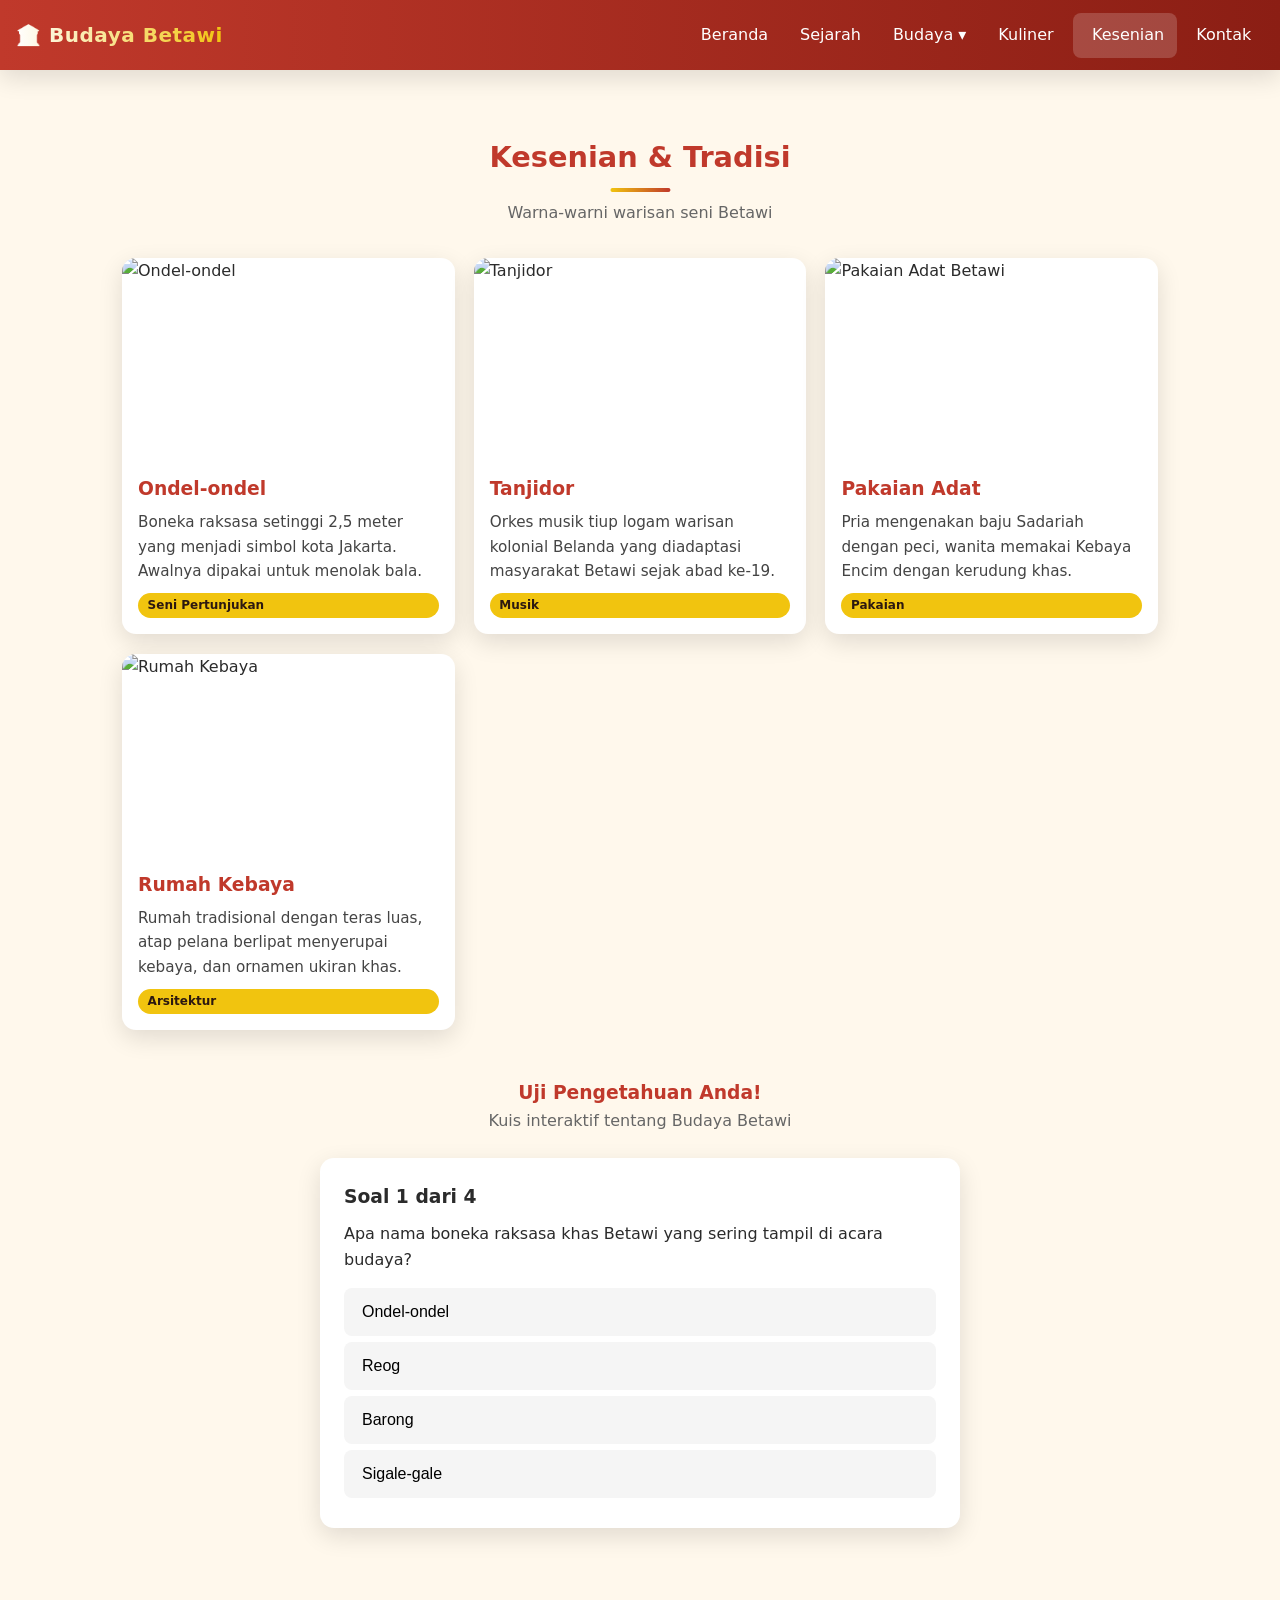
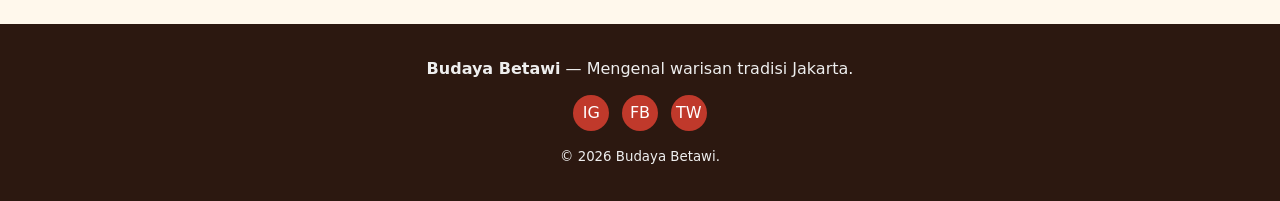
==== kesenian.html @ 1e883859 "v3" ====
<!DOCTYPE html>
<html lang="id">
<head>
  <meta charset="UTF-8" />
  <meta name="viewport" content="width=device-width, initial-scale=1.0" />
  <title>Kesenian Betawi - Budaya Jakarta</title>
  <meta name="description" content="Kesenian khas Betawi: Ondel-ondel, Tanjidor, Lenong, pakaian adat, dan rumah Kebaya." />
  <link rel="stylesheet" href="style.css" />
</head>
<body>
  <nav class="navbar">
    <div class="nav-wrap">
      <a href="index.html" class="brand">🏛️ Budaya Betawi</a>
      <button class="menu-toggle" onclick="toggleMenu()">☰</button>
      <ul class="nav-links" id="navLinks">
        <li><a href="index.html">Beranda</a></li>
        <li><a href="sejarah.html">Sejarah</a></li>
        <li class="dropdown" onclick="toggleDropdown(this)">
          <a href="#">Budaya ▾</a>
          <ul class="dropdown-menu">
            <li><a href="kuliner.html">Kuliner</a></li>
            <li><a href="kesenian.html">Kesenian</a></li>
          </ul>
        </li>
        <li><a href="kuliner.html">Kuliner</a></li>
        <li><a href="kesenian.html">Kesenian</a></li>
        <li><a href="kontak.html">Kontak</a></li>
      </ul>
    </div>
  </nav>

  <section class="container">
    <h2 class="section-title">Kesenian & Tradisi</h2>
    <p class="section-sub">Warna-warni warisan seni Betawi</p>

    <div class="grid">
      <article class="card fade-up">
        <img src="img/ondel.jpg" alt="Ondel-ondel" loading="lazy" />
        <div class="card-body">
          <h3>Ondel-ondel</h3>
          <p>Boneka raksasa setinggi 2,5 meter yang menjadi simbol kota Jakarta. Awalnya dipakai untuk menolak bala.</p>
          <span class="badge">Seni Pertunjukan</span>
        </div>
      </article>
      <article class="card fade-up">
        <img src="img/tanjidor.jpg" alt="Tanjidor" loading="lazy" />
        <div class="card-body">
          <h3>Tanjidor</h3>
          <p>Orkes musik tiup logam warisan kolonial Belanda yang diadaptasi masyarakat Betawi sejak abad ke-19.</p>
          <span class="badge">Musik</span>
        </div>
      </article>
      <article class="card fade-up">
        <img src="img/pakaian.jpg" alt="Pakaian Adat Betawi" loading="lazy" />
        <div class="card-body">
          <h3>Pakaian Adat</h3>
          <p>Pria mengenakan baju Sadariah dengan peci, wanita memakai Kebaya Encim dengan kerudung khas.</p>
          <span class="badge">Pakaian</span>
        </div>
      </article>
      <article class="card fade-up">
        <img src="img/rumah.jpg" alt="Rumah Kebaya" loading="lazy" />
        <div class="card-body">
          <h3>Rumah Kebaya</h3>
          <p>Rumah tradisional dengan teras luas, atap pelana berlipat menyerupai kebaya, dan ornamen ukiran khas.</p>
          <span class="badge">Arsitektur</span>
        </div>
      </article>
    </div>

    <!-- KUIS -->
    <h3 style="margin-top:3rem;text-align:center;color:var(--merah)">Uji Pengetahuan Anda!</h3>
    <p style="text-align:center;color:#666;margin-bottom:1.5rem">Kuis interaktif tentang Budaya Betawi</p>
    <div class="quiz-card" id="quizBox"></div>
  </section>

  <footer>
    <p><strong>Budaya Betawi</strong> — Mengenal warisan tradisi Jakarta.</p>
    <div class="socials"><a href="#">IG</a><a href="#">FB</a><a href="#">TW</a></div>
    <small>&copy; <span id="year"></span> Budaya Betawi.</small>
  </footer>

  <script src="script.js"></script>
</body>
</html>
---- style.css ----
/* ============================
   Budaya Betawi - Jakarta
   Mobile First Stylesheet
============================ */
:root{
  --merah:#c0392b;
  --kuning:#f1c40f;
  --hijau:#1e6b3a;
  --krem:#fff8ec;
  --gelap:#2c1810;
  --teks:#2b2b2b;
  --bayang:0 8px 24px rgba(0,0,0,.12);
  --radius:14px;
}
*{box-sizing:border-box;margin:0;padding:0}
html{scroll-behavior:smooth}
body{
  font-family:'Segoe UI',system-ui,-apple-system,sans-serif;
  background:var(--krem);
  color:var(--teks);
  line-height:1.6;
  overflow-x:hidden;
}
img{max-width:100%;display:block;border-radius:10px}
a{color:var(--merah);text-decoration:none}

/* ====== NAVBAR ====== */
.navbar{
  position:sticky;top:0;z-index:50;
  background:linear-gradient(90deg,var(--merah),#8b1e14);
  color:#fff;padding:.8rem 1rem;
  box-shadow:var(--bayang);
}
.nav-wrap{display:flex;align-items:center;justify-content:space-between;flex-wrap:wrap}
.brand{font-weight:800;font-size:1.25rem;letter-spacing:.5px;
  background:linear-gradient(90deg,#fff,var(--kuning));
  -webkit-background-clip:text;background-clip:text;color:transparent;
}
.menu-toggle{
  background:transparent;border:2px solid #fff;color:#fff;
  padding:.35rem .7rem;border-radius:8px;cursor:pointer;font-size:1.2rem;
  transition:transform .3s;
}
.menu-toggle:hover{transform:rotate(90deg)}
.nav-links{
  list-style:none;display:none;flex-direction:column;
  width:100%;margin-top:.8rem;gap:.3rem;
}
.nav-links.open{display:flex;animation:slideDown .4s ease}
.nav-links a{
  display:block;color:#fff;padding:.6rem .8rem;border-radius:8px;
  transition:background .3s,padding-left .3s;
}
.nav-links a:hover,.nav-links a.active{background:rgba(255,255,255,.18);padding-left:1.2rem}

/* dropdown */
.dropdown{position:relative}
.dropdown-menu{
  display:none;list-style:none;background:#fff;color:var(--gelap);
  border-radius:8px;padding:.4rem;margin-top:.3rem;
  box-shadow:var(--bayang);
}
.dropdown-menu a{color:var(--gelap);padding:.5rem .8rem}
.dropdown-menu a:hover{background:var(--kuning);color:var(--gelap)}
.dropdown.show .dropdown-menu{display:block;animation:fadeIn .3s}

/* ====== HERO ====== */
.hero{
  position:relative;min-height:78vh;display:flex;align-items:center;
  justify-content:center;text-align:center;color:#fff;
  background:linear-gradient(rgba(0,0,0,.55),rgba(0,0,0,.55)),
    url('img/hero.jpg') center/cover no-repeat;
  padding:2rem 1rem;
}
.hero h1{
  font-size:2.4rem;margin-bottom:1rem;
  background:linear-gradient(90deg,var(--kuning),#fff,var(--kuning));
  -webkit-background-clip:text;background-clip:text;color:transparent;
  text-shadow:0 2px 4px rgba(0,0,0,.4);
  animation:textPop 1s ease both;
}
.hero p{max-width:640px;margin:0 auto 1.5rem;font-size:1.05rem;animation:fadeIn 1.4s}
.btn{
  display:inline-block;padding:.8rem 1.6rem;border-radius:30px;
  font-weight:700;cursor:pointer;border:none;
  background:linear-gradient(90deg,var(--kuning),#e67e22);
  color:var(--gelap);
  transition:transform .3s,box-shadow .3s,filter .3s;
  box-shadow:var(--bayang);
}
.btn:hover{transform:translateY(-3px) scale(1.04);filter:brightness(1.08)}
.btn.outline{background:transparent;color:#fff;border:2px solid #fff}
.btn.outline:hover{background:#fff;color:var(--merah)}

/* ====== SECTIONS ====== */
section{padding:3rem 1rem}
.container{max-width:1100px;margin:0 auto}
.section-title{
  text-align:center;font-size:1.8rem;margin-bottom:.5rem;color:var(--merah);
  position:relative;display:inline-block;left:50%;transform:translateX(-50%);
}
.section-title::after{
  content:"";display:block;width:60px;height:4px;margin:.5rem auto 0;
  background:linear-gradient(90deg,var(--kuning),var(--merah));border-radius:2px;
}
.section-sub{text-align:center;color:#666;margin-bottom:2rem}

/* ====== GRID CARDS ====== */
.grid{
  display:grid;gap:1.2rem;
  grid-template-columns:1fr;
}
.card{
  background:#fff;border-radius:var(--radius);overflow:hidden;
  box-shadow:var(--bayang);
  transition:transform .4s,box-shadow .4s;
  display:flex;flex-direction:column;
}
.card:hover{transform:translateY(-6px);box-shadow:0 12px 30px rgba(0,0,0,.18)}
.card img{width:100%;height:200px;object-fit:cover;border-radius:0}
.card-body{padding:1rem;flex:1;display:flex;flex-direction:column}
.card h3{color:var(--merah);margin-bottom:.4rem}
.card p{flex:1;font-size:.95rem;color:#444}
.badge{
  display:inline-block;background:var(--kuning);color:var(--gelap);
  padding:.2rem .6rem;border-radius:20px;font-size:.75rem;font-weight:700;
  margin-top:.6rem;
}

/* ====== FLEX FEATURE ====== */
.feature{
  display:flex;flex-direction:column;gap:1.5rem;align-items:center;
  background:#fff;padding:1.5rem;border-radius:var(--radius);box-shadow:var(--bayang);
}
.feature img{flex:1;max-width:420px}
.feature-text{flex:1}
.feature-text h2{color:var(--merah);margin-bottom:.6rem}

/* ====== LIST ====== */
.fakta-list{list-style:none;display:grid;gap:.6rem;margin-top:1rem}
.fakta-list li{
  background:#fff;padding:.8rem 1rem;border-left:4px solid var(--kuning);
  border-radius:6px;box-shadow:0 2px 6px rgba(0,0,0,.05);
  transition:transform .3s,border-color .3s;
}
.fakta-list li:hover{transform:translateX(6px);border-color:var(--merah)}

/* ====== TIMELINE ====== */
.timeline{position:relative;margin:2rem 0;padding-left:1.5rem;border-left:3px solid var(--merah)}
.timeline-item{margin-bottom:1.5rem;position:relative;animation:fadeIn .8s both}
.timeline-item::before{
  content:"";position:absolute;left:-2.05rem;top:.3rem;width:1rem;height:1rem;
  border-radius:50%;background:var(--kuning);box-shadow:0 0 0 4px var(--krem);
}
.timeline-item h4{color:var(--merah)}

/* ====== FORM ====== */
.form-card{
  background:#fff;padding:1.5rem;border-radius:var(--radius);
  box-shadow:var(--bayang);max-width:600px;margin:0 auto;
}
.form-group{margin-bottom:1rem}
.form-group label{display:block;margin-bottom:.35rem;font-weight:600;color:var(--gelap)}
.form-group input,.form-group select,.form-group textarea{
  width:100%;padding:.7rem .9rem;border:1.5px solid #ddd;
  border-radius:8px;font-size:1rem;font-family:inherit;
  transition:border-color .3s,box-shadow .3s;
}
.form-group input:focus,.form-group select:focus,.form-group textarea:focus{
  outline:none;border-color:var(--merah);box-shadow:0 0 0 3px rgba(192,57,43,.15);
}
.checkbox-row{display:flex;align-items:center;gap:.5rem}
.checkbox-row input{width:auto}
.alert{
  padding:.9rem 1rem;border-radius:8px;margin-top:1rem;font-weight:600;
  animation:fadeIn .4s;
}
.alert.success{background:#d4edda;color:#155724;border-left:4px solid #28a745}
.alert.error{background:#f8d7da;color:#721c24;border-left:4px solid #dc3545}

/* ====== KUIS ====== */
.quiz-card{background:#fff;padding:1.5rem;border-radius:var(--radius);box-shadow:var(--bayang);max-width:640px;margin:0 auto}
.quiz-opt{
  display:block;width:100%;text-align:left;padding:.8rem 1rem;margin:.4rem 0;
  background:#f5f5f5;border:2px solid transparent;border-radius:8px;cursor:pointer;
  font-size:1rem;transition:all .25s;
}
.quiz-opt:hover{background:var(--kuning);transform:translateX(4px)}
.quiz-opt.correct{background:#d4edda;border-color:#28a745}
.quiz-opt.wrong{background:#f8d7da;border-color:#dc3545}

/* ====== FOOTER ====== */
footer{
  background:var(--gelap);color:#eee;text-align:center;
  padding:2rem 1rem;margin-top:2rem;
}
footer .socials{margin:.8rem 0}
footer .socials a{
  color:#fff;margin:0 .4rem;display:inline-block;
  width:36px;height:36px;line-height:36px;border-radius:50%;
  background:var(--merah);transition:transform .3s,background .3s;
}
footer .socials a:hover{transform:scale(1.15) rotate(-8deg);background:var(--kuning);color:var(--gelap)}

/* ====== UTILS / ANIMATIONS ====== */
.fade-up{opacity:0;transform:translateY(30px);transition:opacity .8s,transform .8s}
.fade-up.visible{opacity:1;transform:translateY(0)}
@keyframes fadeIn{from{opacity:0}to{opacity:1}}
@keyframes slideDown{from{opacity:0;transform:translateY(-10px)}to{opacity:1;transform:translateY(0)}}
@keyframes textPop{0%{opacity:0;transform:scale(.8)}60%{transform:scale(1.05)}100%{opacity:1;transform:scale(1)}}

/* ====== MEDIA QUERIES ====== */
@media (min-width:600px){
  .grid{grid-template-columns:repeat(2,1fr)}
  .hero h1{font-size:3rem}
}
@media (min-width:900px){
  .nav-links{
    display:flex !important;flex-direction:row;width:auto;margin-top:0;gap:.4rem;
  }
  .menu-toggle{display:none}
  .grid{grid-template-columns:repeat(3,1fr)}
  .feature{flex-direction:row;text-align:left}
  section{padding:4rem 2rem}
  .hero h1{font-size:3.6rem}
  .dropdown:hover .dropdown-menu{display:block}
}
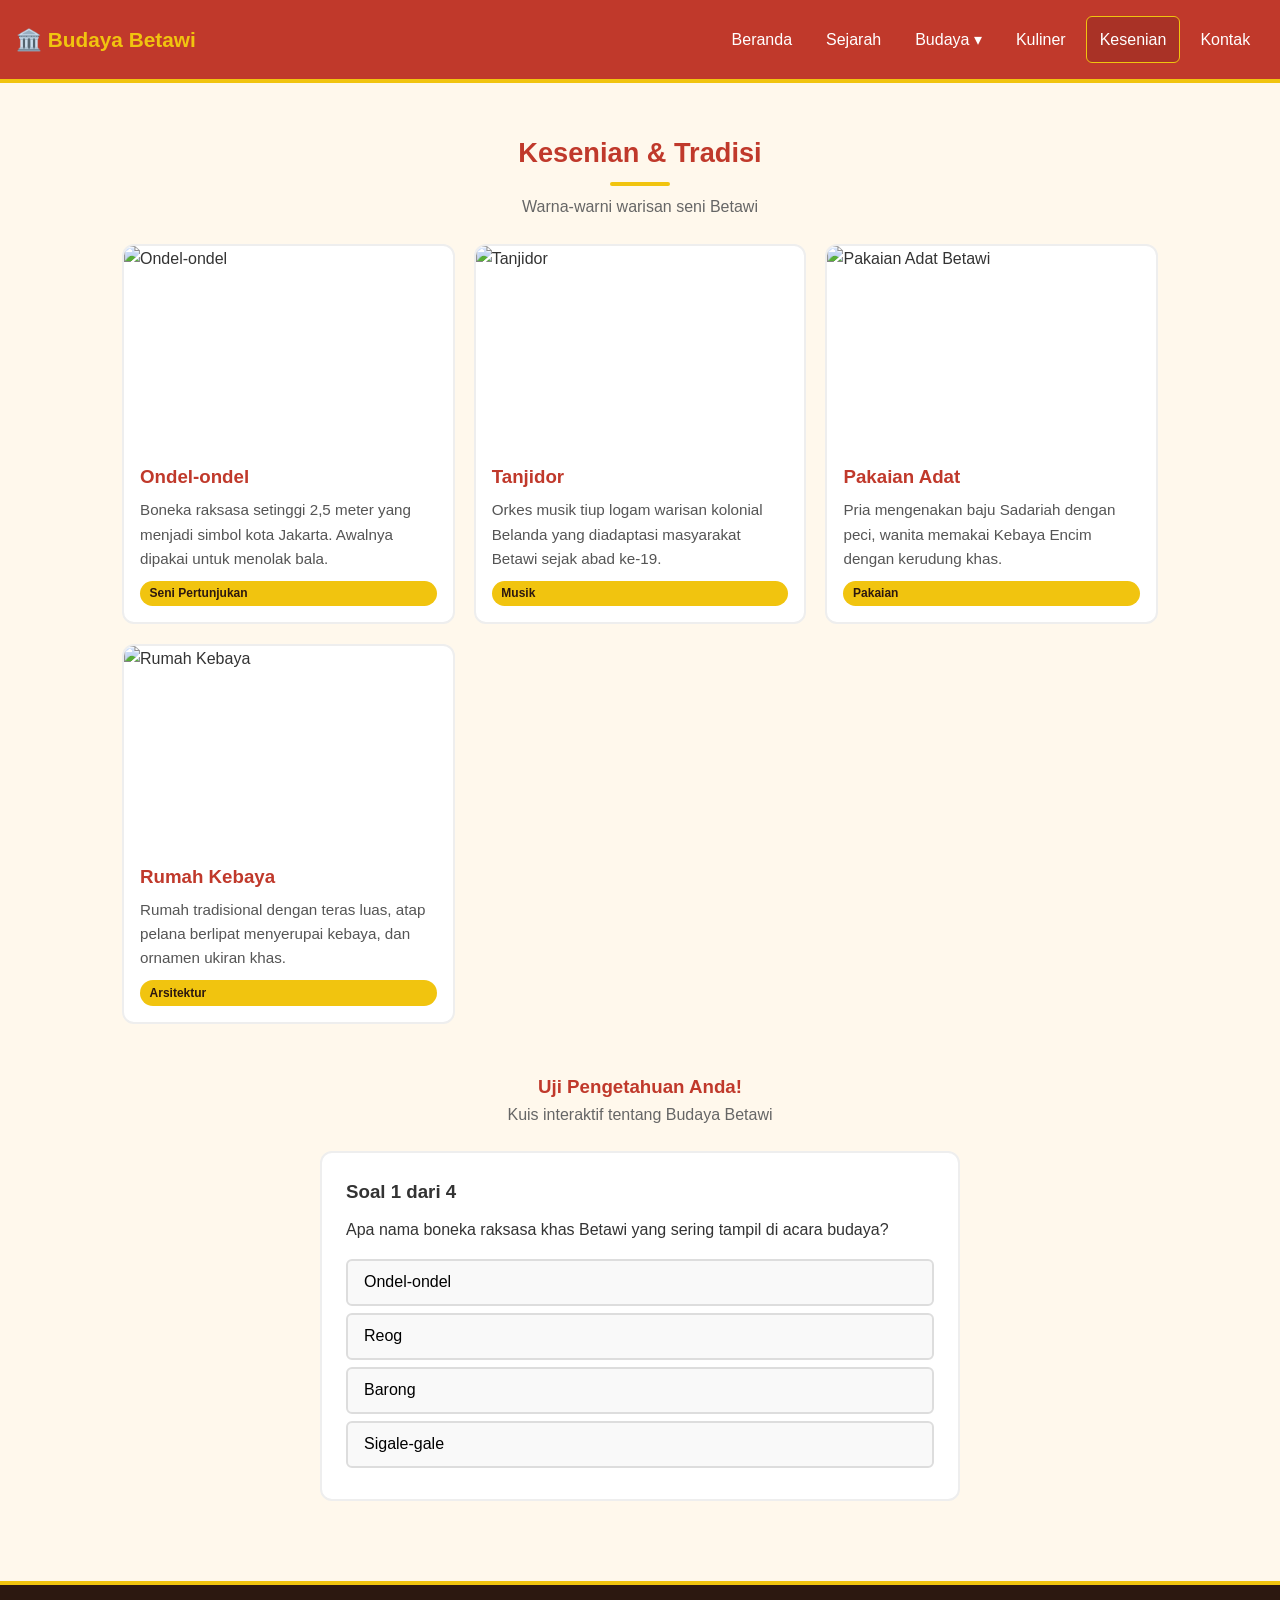
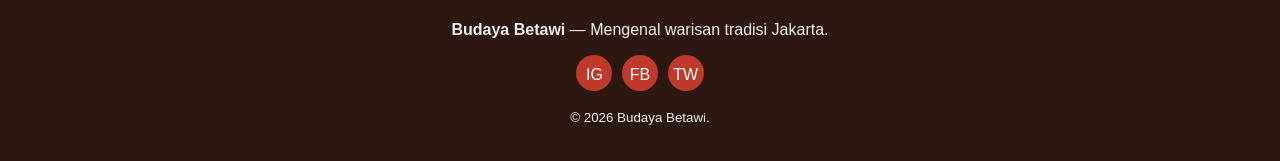
==== commit 2a4e721f: "v5" ====
--- a/kesenian.html
+++ b/kesenian.html
@@ -1,5 +1,5 @@
 <!DOCTYPE html>
-<html lang="id">
+<html lang="en">
 <head>
   <meta charset="UTF-8" />
   <meta name="viewport" content="width=device-width, initial-scale=1.0" />
@@ -69,7 +69,7 @@
     </div>
 
     <!-- KUIS -->
-    <h3 style="margin-top:3rem;text-align:center;color:var(--merah)">Uji Pengetahuan Anda!</h3>
+    <h3 style="margin-top:3rem;text-align:center;color:#c0392b">Uji Pengetahuan Anda!</h3>
     <p style="text-align:center;color:#666;margin-bottom:1.5rem">Kuis interaktif tentang Budaya Betawi</p>
     <div class="quiz-card" id="quizBox"></div>
   </section>
--- a/style.css
+++ b/style.css
@@ -1,227 +1,515 @@
-/* ============================
-   Budaya Betawi - Jakarta
-   Mobile First Stylesheet
-============================ */
-:root{
-  --merah:#c0392b;
-  --kuning:#f1c40f;
-  --hijau:#1e6b3a;
-  --krem:#fff8ec;
-  --gelap:#2c1810;
-  --teks:#2b2b2b;
-  --bayang:0 8px 24px rgba(0,0,0,.12);
-  --radius:14px;
-}
-*{box-sizing:border-box;margin:0;padding:0}
-html{scroll-behavior:smooth}
-body{
-  font-family:'Segoe UI',system-ui,-apple-system,sans-serif;
-  background:var(--krem);
-  color:var(--teks);
-  line-height:1.6;
-  overflow-x:hidden;
-}
-img{max-width:100%;display:block;border-radius:10px}
-a{color:var(--merah);text-decoration:none}
-
-/* ====== NAVBAR ====== */
-.navbar{
-  position:sticky;top:0;z-index:50;
-  background:linear-gradient(90deg,var(--merah),#8b1e14);
-  color:#fff;padding:.8rem 1rem;
-  box-shadow:var(--bayang);
-}
-.nav-wrap{display:flex;align-items:center;justify-content:space-between;flex-wrap:wrap}
-.brand{font-weight:800;font-size:1.25rem;letter-spacing:.5px;
-  background:linear-gradient(90deg,#fff,var(--kuning));
-  -webkit-background-clip:text;background-clip:text;color:transparent;
-}
-.menu-toggle{
-  background:transparent;border:2px solid #fff;color:#fff;
-  padding:.35rem .7rem;border-radius:8px;cursor:pointer;font-size:1.2rem;
-  transition:transform .3s;
-}
-.menu-toggle:hover{transform:rotate(90deg)}
-.nav-links{
-  list-style:none;display:none;flex-direction:column;
-  width:100%;margin-top:.8rem;gap:.3rem;
-}
-.nav-links.open{display:flex;animation:slideDown .4s ease}
-.nav-links a{
-  display:block;color:#fff;padding:.6rem .8rem;border-radius:8px;
-  transition:background .3s,padding-left .3s;
-}
-.nav-links a:hover,.nav-links a.active{background:rgba(255,255,255,.18);padding-left:1.2rem}
-
-/* dropdown */
-.dropdown{position:relative}
-.dropdown-menu{
-  display:none;list-style:none;background:#fff;color:var(--gelap);
-  border-radius:8px;padding:.4rem;margin-top:.3rem;
-  box-shadow:var(--bayang);
-}
-.dropdown-menu a{color:var(--gelap);padding:.5rem .8rem}
-.dropdown-menu a:hover{background:var(--kuning);color:var(--gelap)}
-.dropdown.show .dropdown-menu{display:block;animation:fadeIn .3s}
-
-/* ====== HERO ====== */
-.hero{
-  position:relative;min-height:78vh;display:flex;align-items:center;
-  justify-content:center;text-align:center;color:#fff;
-  background:linear-gradient(rgba(0,0,0,.55),rgba(0,0,0,.55)),
-    url('img/hero.jpg') center/cover no-repeat;
-  padding:2rem 1rem;
-}
-.hero h1{
-  font-size:2.4rem;margin-bottom:1rem;
-  background:linear-gradient(90deg,var(--kuning),#fff,var(--kuning));
-  -webkit-background-clip:text;background-clip:text;color:transparent;
-  text-shadow:0 2px 4px rgba(0,0,0,.4);
-  animation:textPop 1s ease both;
-}
-.hero p{max-width:640px;margin:0 auto 1.5rem;font-size:1.05rem;animation:fadeIn 1.4s}
-.btn{
-  display:inline-block;padding:.8rem 1.6rem;border-radius:30px;
-  font-weight:700;cursor:pointer;border:none;
-  background:linear-gradient(90deg,var(--kuning),#e67e22);
-  color:var(--gelap);
-  transition:transform .3s,box-shadow .3s,filter .3s;
-  box-shadow:var(--bayang);
-}
-.btn:hover{transform:translateY(-3px) scale(1.04);filter:brightness(1.08)}
-.btn.outline{background:transparent;color:#fff;border:2px solid #fff}
-.btn.outline:hover{background:#fff;color:var(--merah)}
-
-/* ====== SECTIONS ====== */
-section{padding:3rem 1rem}
-.container{max-width:1100px;margin:0 auto}
-.section-title{
-  text-align:center;font-size:1.8rem;margin-bottom:.5rem;color:var(--merah);
-  position:relative;display:inline-block;left:50%;transform:translateX(-50%);
-}
-.section-title::after{
-  content:"";display:block;width:60px;height:4px;margin:.5rem auto 0;
-  background:linear-gradient(90deg,var(--kuning),var(--merah));border-radius:2px;
-}
-.section-sub{text-align:center;color:#666;margin-bottom:2rem}
-
-/* ====== GRID CARDS ====== */
-.grid{
-  display:grid;gap:1.2rem;
-  grid-template-columns:1fr;
-}
-.card{
-  background:#fff;border-radius:var(--radius);overflow:hidden;
-  box-shadow:var(--bayang);
-  transition:transform .4s,box-shadow .4s;
-  display:flex;flex-direction:column;
-}
-.card:hover{transform:translateY(-6px);box-shadow:0 12px 30px rgba(0,0,0,.18)}
-.card img{width:100%;height:200px;object-fit:cover;border-radius:0}
-.card-body{padding:1rem;flex:1;display:flex;flex-direction:column}
-.card h3{color:var(--merah);margin-bottom:.4rem}
-.card p{flex:1;font-size:.95rem;color:#444}
-.badge{
-  display:inline-block;background:var(--kuning);color:var(--gelap);
-  padding:.2rem .6rem;border-radius:20px;font-size:.75rem;font-weight:700;
-  margin-top:.6rem;
-}
-
-/* ====== FLEX FEATURE ====== */
-.feature{
-  display:flex;flex-direction:column;gap:1.5rem;align-items:center;
-  background:#fff;padding:1.5rem;border-radius:var(--radius);box-shadow:var(--bayang);
-}
-.feature img{flex:1;max-width:420px}
-.feature-text{flex:1}
-.feature-text h2{color:var(--merah);margin-bottom:.6rem}
-
-/* ====== LIST ====== */
-.fakta-list{list-style:none;display:grid;gap:.6rem;margin-top:1rem}
-.fakta-list li{
-  background:#fff;padding:.8rem 1rem;border-left:4px solid var(--kuning);
-  border-radius:6px;box-shadow:0 2px 6px rgba(0,0,0,.05);
-  transition:transform .3s,border-color .3s;
-}
-.fakta-list li:hover{transform:translateX(6px);border-color:var(--merah)}
-
-/* ====== TIMELINE ====== */
-.timeline{position:relative;margin:2rem 0;padding-left:1.5rem;border-left:3px solid var(--merah)}
-.timeline-item{margin-bottom:1.5rem;position:relative;animation:fadeIn .8s both}
-.timeline-item::before{
-  content:"";position:absolute;left:-2.05rem;top:.3rem;width:1rem;height:1rem;
-  border-radius:50%;background:var(--kuning);box-shadow:0 0 0 4px var(--krem);
-}
-.timeline-item h4{color:var(--merah)}
-
-/* ====== FORM ====== */
-.form-card{
-  background:#fff;padding:1.5rem;border-radius:var(--radius);
-  box-shadow:var(--bayang);max-width:600px;margin:0 auto;
-}
-.form-group{margin-bottom:1rem}
-.form-group label{display:block;margin-bottom:.35rem;font-weight:600;color:var(--gelap)}
-.form-group input,.form-group select,.form-group textarea{
-  width:100%;padding:.7rem .9rem;border:1.5px solid #ddd;
-  border-radius:8px;font-size:1rem;font-family:inherit;
-  transition:border-color .3s,box-shadow .3s;
-}
-.form-group input:focus,.form-group select:focus,.form-group textarea:focus{
-  outline:none;border-color:var(--merah);box-shadow:0 0 0 3px rgba(192,57,43,.15);
-}
-.checkbox-row{display:flex;align-items:center;gap:.5rem}
-.checkbox-row input{width:auto}
-.alert{
-  padding:.9rem 1rem;border-radius:8px;margin-top:1rem;font-weight:600;
-  animation:fadeIn .4s;
-}
-.alert.success{background:#d4edda;color:#155724;border-left:4px solid #28a745}
-.alert.error{background:#f8d7da;color:#721c24;border-left:4px solid #dc3545}
-
-/* ====== KUIS ====== */
-.quiz-card{background:#fff;padding:1.5rem;border-radius:var(--radius);box-shadow:var(--bayang);max-width:640px;margin:0 auto}
-.quiz-opt{
-  display:block;width:100%;text-align:left;padding:.8rem 1rem;margin:.4rem 0;
-  background:#f5f5f5;border:2px solid transparent;border-radius:8px;cursor:pointer;
-  font-size:1rem;transition:all .25s;
-}
-.quiz-opt:hover{background:var(--kuning);transform:translateX(4px)}
-.quiz-opt.correct{background:#d4edda;border-color:#28a745}
-.quiz-opt.wrong{background:#f8d7da;border-color:#dc3545}
-
-/* ====== FOOTER ====== */
-footer{
-  background:var(--gelap);color:#eee;text-align:center;
-  padding:2rem 1rem;margin-top:2rem;
-}
-footer .socials{margin:.8rem 0}
-footer .socials a{
-  color:#fff;margin:0 .4rem;display:inline-block;
-  width:36px;height:36px;line-height:36px;border-radius:50%;
-  background:var(--merah);transition:transform .3s,background .3s;
-}
-footer .socials a:hover{transform:scale(1.15) rotate(-8deg);background:var(--kuning);color:var(--gelap)}
-
-/* ====== UTILS / ANIMATIONS ====== */
-.fade-up{opacity:0;transform:translateY(30px);transition:opacity .8s,transform .8s}
-.fade-up.visible{opacity:1;transform:translateY(0)}
-@keyframes fadeIn{from{opacity:0}to{opacity:1}}
-@keyframes slideDown{from{opacity:0;transform:translateY(-10px)}to{opacity:1;transform:translateY(0)}}
-@keyframes textPop{0%{opacity:0;transform:scale(.8)}60%{transform:scale(1.05)}100%{opacity:1;transform:scale(1)}}
-
-/* ====== MEDIA QUERIES ====== */
-@media (min-width:600px){
-  .grid{grid-template-columns:repeat(2,1fr)}
-  .hero h1{font-size:3rem}
-}
-@media (min-width:900px){
-  .nav-links{
-    display:flex !important;flex-direction:row;width:auto;margin-top:0;gap:.4rem;
-  }
-  .menu-toggle{display:none}
-  .grid{grid-template-columns:repeat(3,1fr)}
-  .feature{flex-direction:row;text-align:left}
-  section{padding:4rem 2rem}
-  .hero h1{font-size:3.6rem}
-  .dropdown:hover .dropdown-menu{display:block}
-}
+
+
+* { box-sizing: border-box; margin: 0; padding: 0; }
+
+body {
+  font-family: 'Segoe UI', Tahoma, Geneva, Verdana, sans-serif;
+  background: #fff8ec;
+  color: #333;
+  line-height: 1.6;
+}
+
+img {
+  max-width: 100%;
+  display: block;
+  border-radius: 10px;
+}
+
+a {
+  color: #c0392b;
+  text-decoration: none;
+}
+
+
+.navbar {
+  background: #c0392b;
+  color: #fff;
+  padding: 1rem;
+  border-bottom: 4px solid #f1c40f;
+}
+
+.nav-wrap {
+  display: flex;
+  align-items: center;
+  justify-content: space-between;
+  flex-wrap: wrap;
+}
+
+.brand {
+  font-weight: bold;
+  font-size: 1.3rem;
+  color: #f1c40f;
+}
+
+.menu-toggle {
+  background: #fff;
+  border: 2px solid #fff;
+  color: #c0392b;
+  padding: 0.4rem 0.8rem;
+  border-radius: 6px;
+  cursor: pointer;
+  font-size: 1rem;
+  font-weight: bold;
+}
+
+.nav-links {
+  list-style: none;
+  display: none;
+  flex-direction: column;
+  width: 100%;
+  margin-top: 0.8rem;
+  gap: 0.3rem;
+}
+
+.nav-links.open {
+  display: flex;
+}
+
+.nav-links a {
+  display: block;
+  color: #fff;
+  padding: 0.6rem 0.8rem;
+  border-radius: 6px;
+  border: 1px solid transparent;
+}
+
+.nav-links a:hover,
+.nav-links a.active {
+  background: #a93226;
+  border-color: #f1c40f;
+}
+
+
+.dropdown {
+  position: relative;
+}
+
+.dropdown-menu {
+  display: none;
+  list-style: none;
+  background: #fff;
+  color: #333;
+  border-radius: 6px;
+  padding: 0.4rem;
+  margin-top: 0.3rem;
+  border: 2px solid #f1c40f;
+}
+
+.dropdown-menu a {
+  color: #333;
+  padding: 0.5rem 0.8rem;
+}
+
+.dropdown-menu a:hover {
+  background: #f1c40f;
+  color: #2c1810;
+}
+
+.dropdown.show .dropdown-menu {
+  display: block;
+}
+
+
+.hero {
+  min-height: 60vh;
+  display: flex;
+  align-items: center;
+  justify-content: center;
+  text-align: center;
+  color: #fff;
+  background: #2c1810;
+  padding: 2rem 1rem;
+  border-bottom: 6px solid #f1c40f;
+}
+
+.hero h1 {
+  font-size: 2.2rem;
+  margin-bottom: 1rem;
+  color: #f1c40f;
+}
+
+.hero p {
+  max-width: 600px;
+  margin: 0 auto 1.5rem;
+  font-size: 1rem;
+  color: #eee;
+}
+
+.btn {
+  display: inline-block;
+  padding: 0.8rem 1.6rem;
+  border-radius: 8px;
+  font-weight: bold;
+  cursor: pointer;
+  border: none;
+  background: #f1c40f;
+  color: #2c1810;
+}
+
+.btn:hover {
+  background: #d4ac0d;
+}
+
+.btn.outline {
+  background: transparent;
+  color: #fff;
+  border: 2px solid #fff;
+}
+
+.btn.outline:hover {
+  background: #fff;
+  color: #c0392b;
+}
+
+
+section {
+  padding: 2rem 1rem;
+}
+
+.container {
+  max-width: 1100px;
+  margin: 0 auto;
+}
+
+.section-title {
+  text-align: center;
+  font-size: 1.7rem;
+  margin-bottom: 0.5rem;
+  color: #c0392b;
+}
+
+.section-title::after {
+  content: "";
+  display: block;
+  width: 60px;
+  height: 4px;
+  margin: 0.5rem auto 0;
+  background: #f1c40f;
+  border-radius: 2px;
+}
+
+.section-sub {
+  text-align: center;
+  color: #666;
+  margin-bottom: 1.5rem;
+}
+
+
+.grid {
+  display: grid;
+  gap: 1.2rem;
+  grid-template-columns: 1fr;
+}
+
+.card {
+  background: #fff;
+  border-radius: 12px;
+  overflow: hidden;
+  border: 2px solid #eee;
+  display: flex;
+  flex-direction: column;
+}
+
+.card:hover {
+  border-color: #f1c40f;
+}
+
+.card img {
+  width: 100%;
+  height: 200px;
+  object-fit: cover;
+  border-radius: 0;
+}
+
+.card-body {
+  padding: 1rem;
+  flex: 1;
+  display: flex;
+  flex-direction: column;
+}
+
+.card h3 {
+  color: #c0392b;
+  margin-bottom: 0.4rem;
+}
+
+.card p {
+  flex: 1;
+  font-size: 0.95rem;
+  color: #555;
+}
+
+.badge {
+  display: inline-block;
+  background: #f1c40f;
+  color: #2c1810;
+  padding: 0.2rem 0.6rem;
+  border-radius: 20px;
+  font-size: 0.75rem;
+  font-weight: bold;
+  margin-top: 0.6rem;
+}
+
+
+.feature {
+  display: flex;
+  flex-direction: column;
+  gap: 1.5rem;
+  align-items: center;
+  background: #fff;
+  padding: 1.5rem;
+  border-radius: 12px;
+  border: 2px solid #eee;
+}
+
+.feature img {
+  flex: 1;
+  max-width: 420px;
+}
+
+.feature-text {
+  flex: 1;
+}
+
+.feature-text h2 {
+  color: #c0392b;
+  margin-bottom: 0.6rem;
+}
+
+
+.fakta-list {
+  list-style: none;
+  display: grid;
+  gap: 0.6rem;
+  margin-top: 1rem;
+}
+
+.fakta-list li {
+  background: #fff;
+  padding: 0.8rem 1rem;
+  border-left: 5px solid #f1c40f;
+  border-radius: 6px;
+  border: 1px solid #eee;
+  border-left-width: 5px;
+}
+
+.fakta-list li:hover {
+  border-left-color: #c0392b;
+  background: #fffdf5;
+}
+
+
+.timeline {
+  position: relative;
+  margin: 2rem 0;
+  padding-left: 1.5rem;
+  border-left: 3px solid #c0392b;
+}
+
+.timeline-item {
+  margin-bottom: 1.5rem;
+  position: relative;
+}
+
+.timeline-item::before {
+  content: "";
+  position: absolute;
+  left: -2.05rem;
+  top: 0.3rem;
+  width: 1rem;
+  height: 1rem;
+  border-radius: 50%;
+  background: #f1c40f;
+  border: 3px solid #fff8ec;
+}
+
+.timeline-item h4 {
+  color: #c0392b;
+}
+
+
+.form-card {
+  background: #fff;
+  padding: 1.5rem;
+  border-radius: 12px;
+  border: 2px solid #eee;
+  max-width: 600px;
+  margin: 0 auto;
+}
+
+.form-group {
+  margin-bottom: 1rem;
+}
+
+.form-group label {
+  display: block;
+  margin-bottom: 0.35rem;
+  font-weight: bold;
+  color: #2c1810;
+}
+
+.form-group input,
+.form-group select,
+.form-group textarea {
+  width: 100%;
+  padding: 0.7rem 0.9rem;
+  border: 2px solid #ddd;
+  border-radius: 6px;
+  font-size: 1rem;
+  font-family: inherit;
+}
+
+.form-group input:focus,
+.form-group select:focus,
+.form-group textarea:focus {
+  outline: none;
+  border-color: #c0392b;
+}
+
+.checkbox-row {
+  display: flex;
+  align-items: center;
+  gap: 0.5rem;
+}
+
+.checkbox-row input {
+  width: auto;
+}
+
+.alert {
+  padding: 0.9rem 1rem;
+  border-radius: 6px;
+  margin-top: 1rem;
+  font-weight: bold;
+}
+
+.alert.success {
+  background: #d4edda;
+  color: #155724;
+  border: 2px solid #28a745;
+}
+
+.alert.error {
+  background: #f8d7da;
+  color: #721c24;
+  border: 2px solid #dc3545;
+}
+
+
+.quiz-card {
+  background: #fff;
+  padding: 1.5rem;
+  border-radius: 12px;
+  border: 2px solid #eee;
+  max-width: 640px;
+  margin: 0 auto;
+}
+
+.quiz-opt {
+  display: block;
+  width: 100%;
+  text-align: left;
+  padding: 0.8rem 1rem;
+  margin: 0.4rem 0;
+  background: #f9f9f9;
+  border: 2px solid #ddd;
+  border-radius: 6px;
+  cursor: pointer;
+  font-size: 1rem;
+}
+
+.quiz-opt:hover {
+  background: #f1c40f;
+  border-color: #f1c40f;
+}
+
+.quiz-opt.correct {
+  background: #d4edda;
+  border-color: #28a745;
+}
+
+.quiz-opt.wrong {
+  background: #f8d7da;
+  border-color: #dc3545;
+}
+
+
+footer {
+  background: #2c1810;
+  color: #eee;
+  text-align: center;
+  padding: 2rem 1rem;
+  margin-top: 2rem;
+  border-top: 4px solid #f1c40f;
+}
+
+footer .socials {
+  margin: 0.8rem 0;
+}
+
+footer .socials a {
+  color: #fff;
+  margin: 0 0.3rem;
+  display: inline-block;
+  width: 36px;
+  height: 36px;
+  line-height: 36px;
+  border-radius: 50%;
+  background: #c0392b;
+  border: 2px solid transparent;
+}
+
+footer .socials a:hover {
+  background: #f1c40f;
+  color: #2c1810;
+  border-color: #fff;
+}
+
+
+.fade-up {
+  opacity: 0;
+  transition: opacity 0.6s;
+}
+
+.fade-up.visible {
+  opacity: 1;
+}
+
+
+@media (min-width: 600px) {
+  .grid {
+    grid-template-columns: repeat(2, 1fr);
+  }
+  .hero h1 {
+    font-size: 2.8rem;
+  }
+}
+
+@media (min-width: 900px) {
+  .nav-links {
+    display: flex !important;
+    flex-direction: row;
+    width: auto;
+    margin-top: 0;
+    gap: 0.4rem;
+  }
+  .menu-toggle {
+    display: none;
+  }
+  .grid {
+    grid-template-columns: repeat(3, 1fr);
+  }
+  .feature {
+    flex-direction: row;
+    text-align: left;
+  }
+  section {
+    padding: 3rem 2rem;
+  }
+  .hero h1 {
+    font-size: 3.2rem;
+  }
+  .dropdown:hover .dropdown-menu {
+    display: block;
+  }
+}
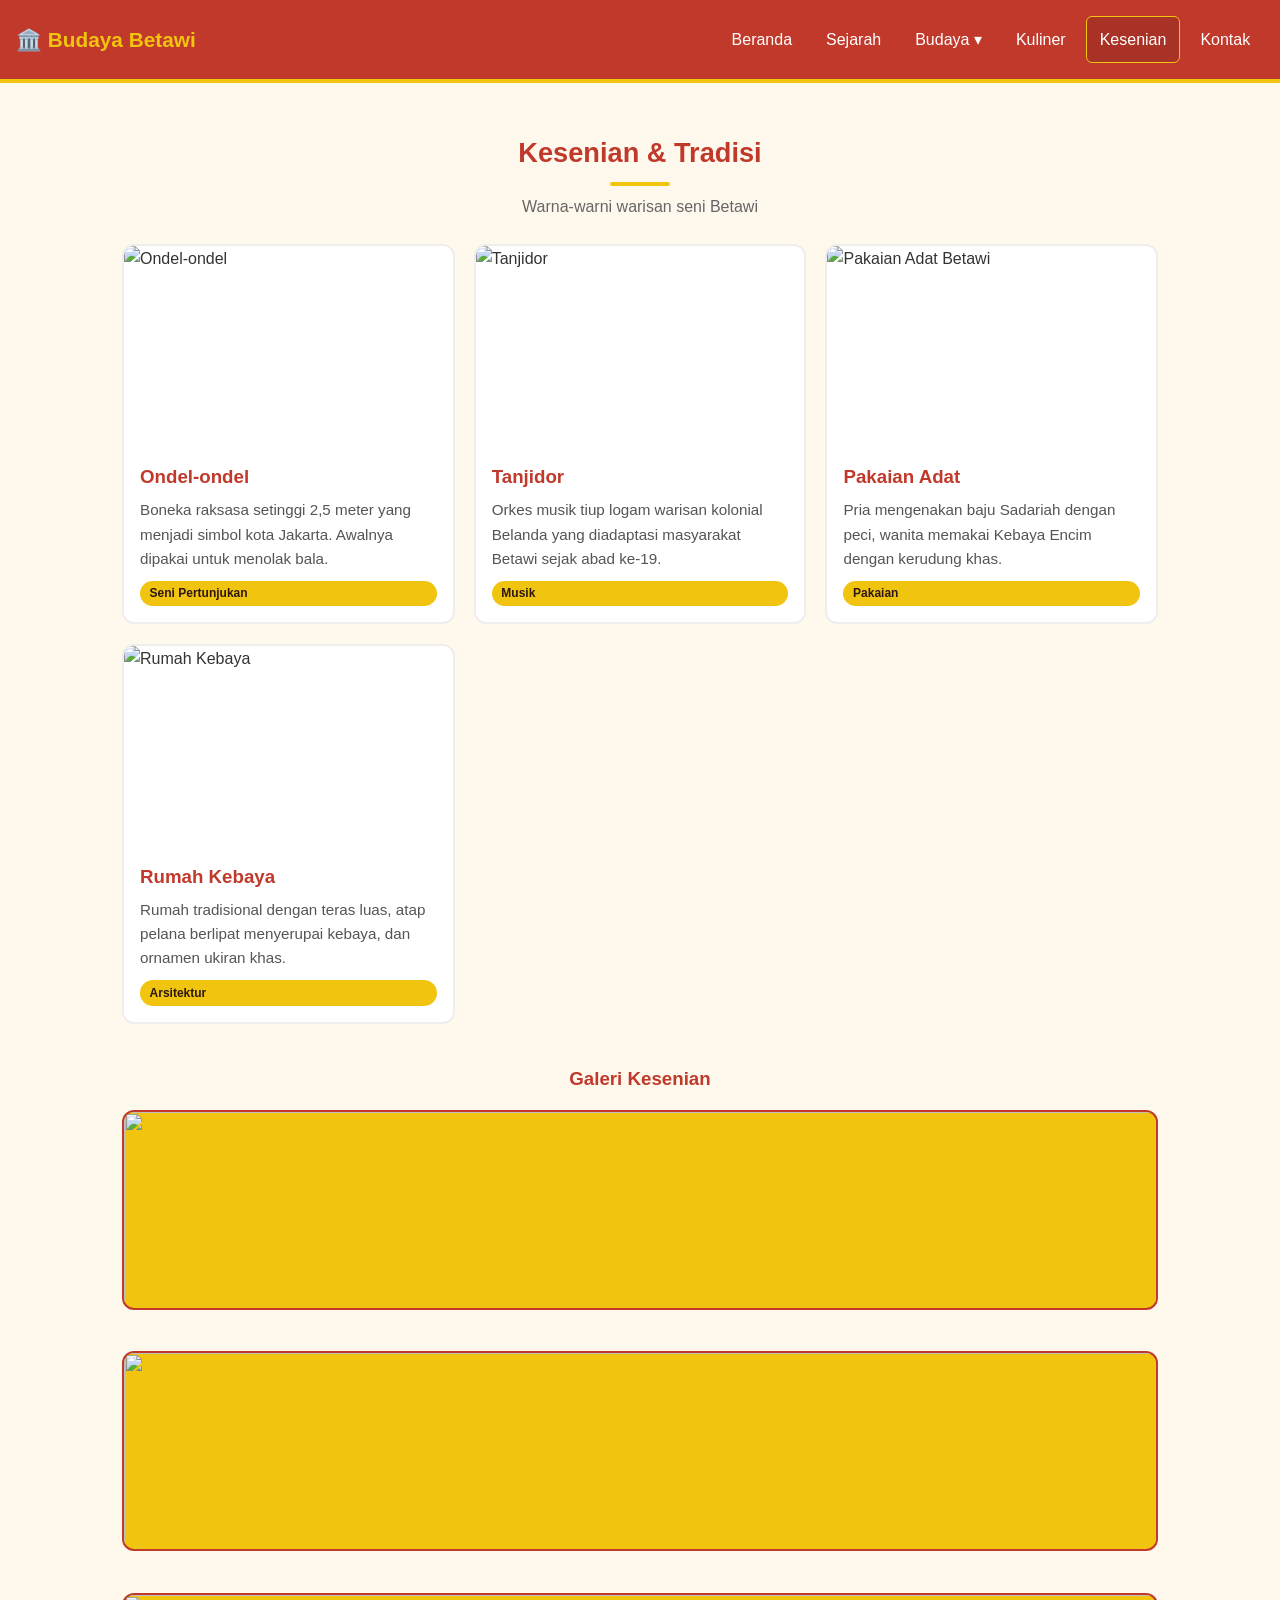
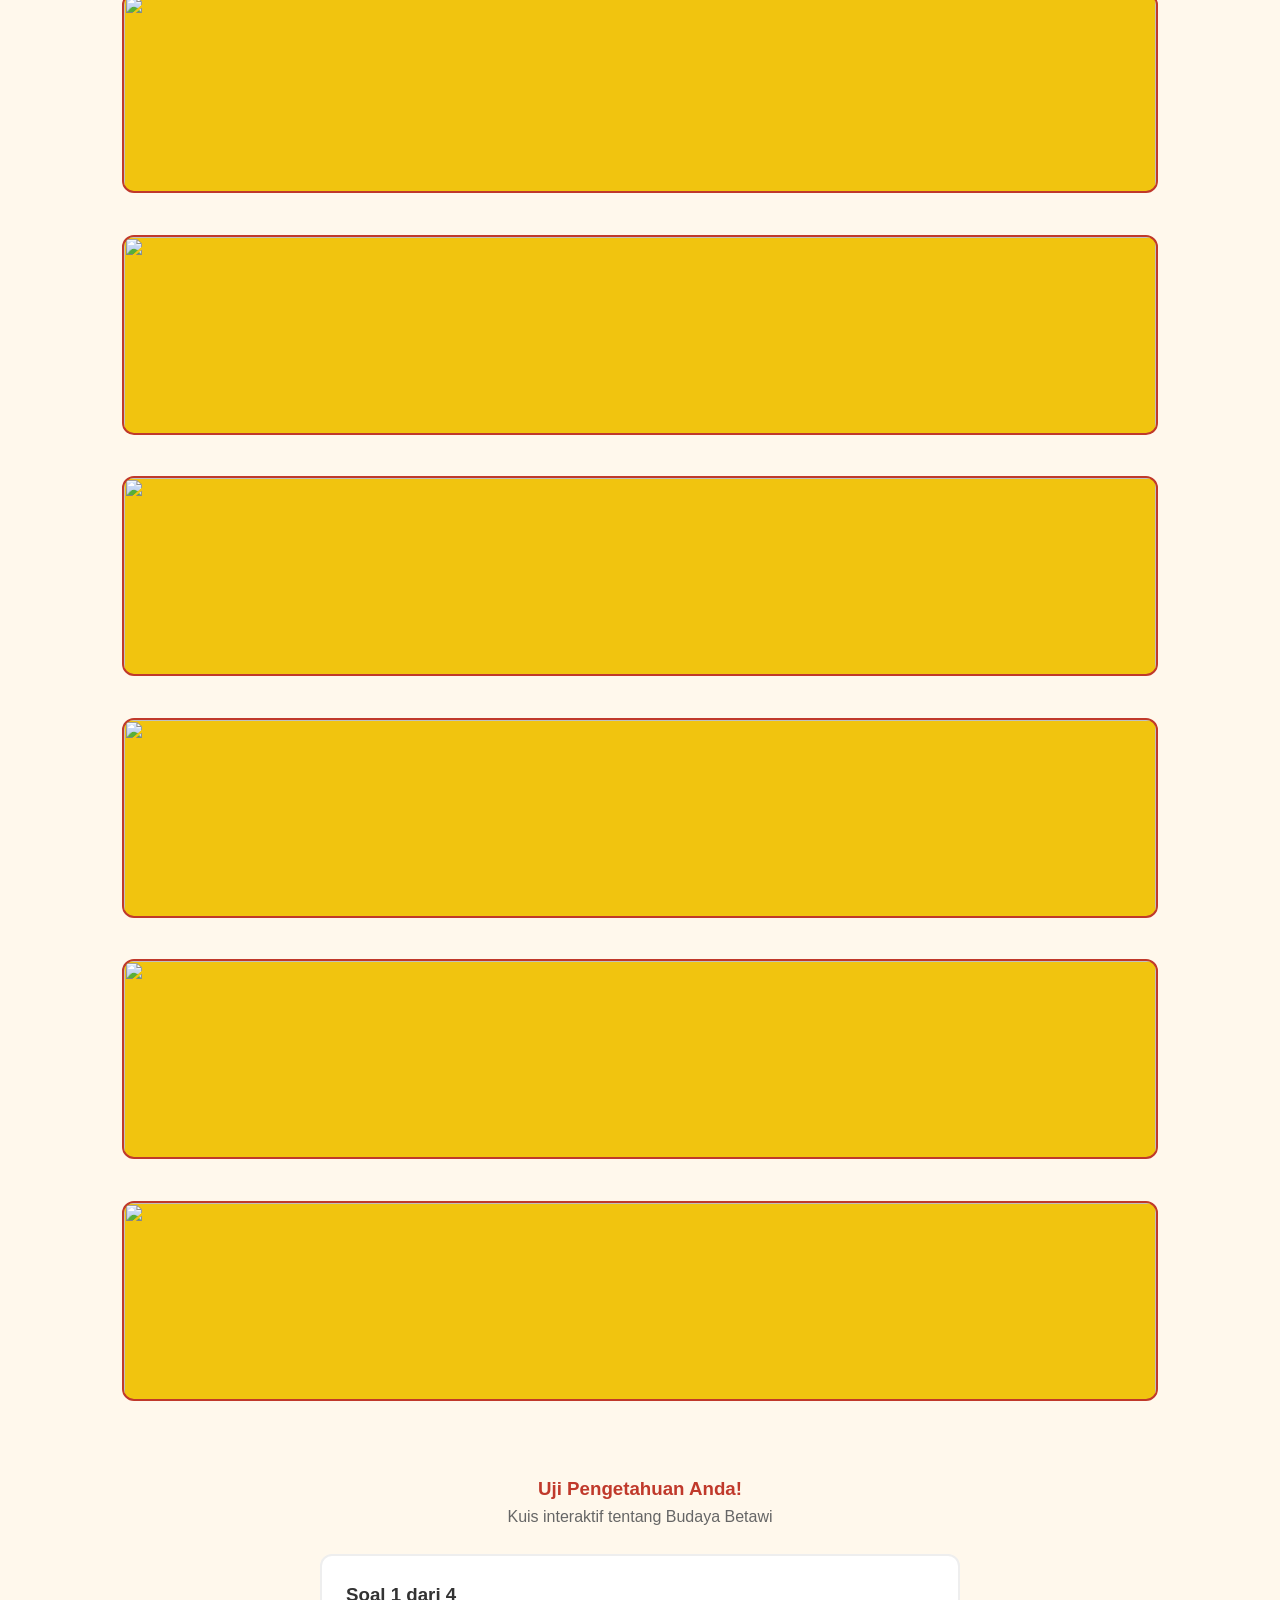
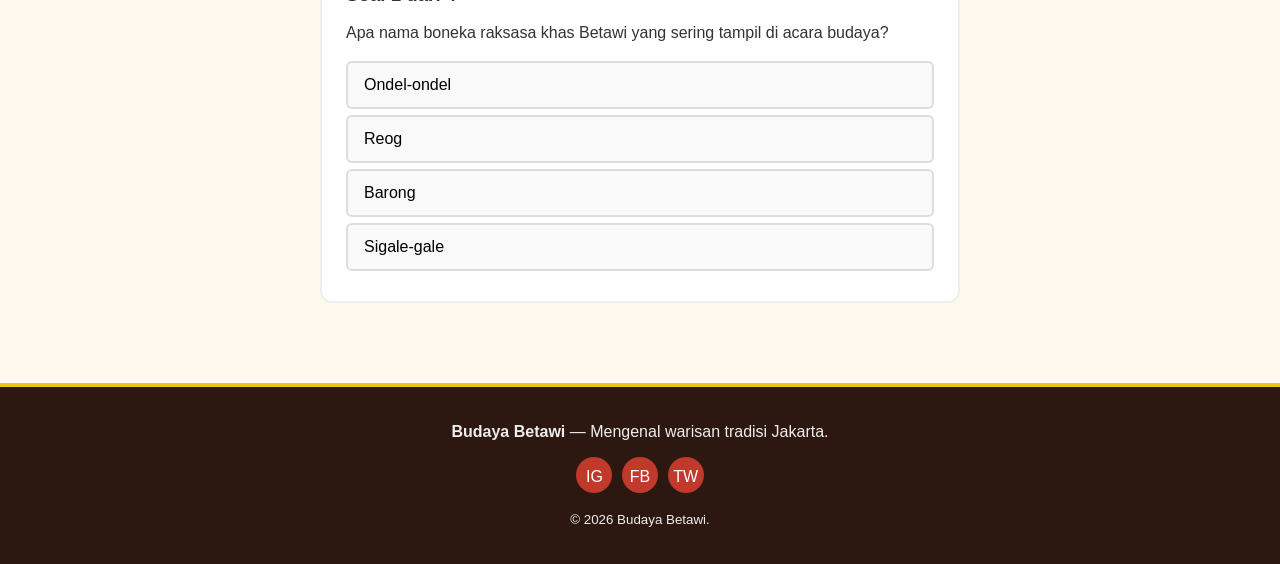
==== commit 99da1e55: "v7" ====
--- a/kesenian.html
+++ b/kesenian.html
@@ -68,7 +68,43 @@
       </article>
     </div>
 
-    <!-- KUIS -->
+    <h3 style="margin-top:2.5rem;text-align:center;color:#c0392b">Galeri Kesenian</h3>
+    <div class="galeri-grid">
+      <div class="galeri-item">
+        <img src="" alt="" />
+        <p class="img-caption"></p>
+      </div>
+      <div class="galeri-item">
+        <img src="" alt="" />
+        <p class="img-caption"></p>
+      </div>
+      <div class="galeri-item">
+        <img src="" alt="" />
+        <p class="img-caption"></p>
+      </div>
+      <div class="galeri-item">
+        <img src="" alt="" />
+        <p class="img-caption"></p>
+      </div>
+      <div class="galeri-item">
+        <img src="" alt="" />
+        <p class="img-caption"></p>
+      </div>
+      <div class="galeri-item">
+        <img src="" alt="" />
+        <p class="img-caption"></p>
+      </div>
+      <div class="galeri-item">
+        <img src="" alt="" />
+        <p class="img-caption"></p>
+      </div>
+      <div class="galeri-item">
+        <img src="" alt="" />
+        <p class="img-caption"></p>
+      </div>
+    </div>
+
+    
     <h3 style="margin-top:3rem;text-align:center;color:#c0392b">Uji Pengetahuan Anda!</h3>
     <p style="text-align:center;color:#666;margin-bottom:1.5rem">Kuis interaktif tentang Budaya Betawi</p>
     <div class="quiz-card" id="quizBox"></div>
--- a/style.css
+++ b/style.css
@@ -120,6 +120,7 @@
   background: #2c1810;
   padding: 2rem 1rem;
   border-bottom: 6px solid #f1c40f;
+  
 }
 
 .hero h1 {
@@ -513,3 +514,54 @@
     display: block;
   }
 }
+
+.galeri-item img {
+  display: grid;
+  grid-template-columns: repeat(2, 1fr);
+  gap: 1rem;
+  margin-top: 1rem;
+}
+.img-caption {
+  text-align: center;
+  font-size: 0.85rem;
+  color: #555;
+  margin-top: 0.4rem;
+  min-height: 1.2rem;
+}
+.galeri-grid img {
+  width: 100%;
+  height: 200px;
+  object-fit: cover;
+  border-radius: 12px;
+  background: #f1c40f;
+  border: 2px solid #c0392b;
+  display: block;
+}
+@media (min-width: 700px) {
+  .galeri-grid { grid-template-columns: repeat(4, 1fr); }
+}
+
+.hero-gallery {
+  display: grid;
+  grid-template-columns: repeat(4, 1fr);
+  gap: .6rem;
+  max-width: 700px;
+  margin: 0 auto 1.5rem;
+}
+.hero-item img {
+  width: 100%;
+  height: 90px;
+  object-fit: cover;
+  border-radius: 10px;
+  background: #fff8ec;
+  border: 2px solid #fff;
+  display: block;
+}
+
+.hero-item .img-caption {
+  color: #f1c40f;
+  font-size: 0.75rem;
+  text-align: center;
+  margin-top: 0.3rem;
+  min-height: 1rem;
+}
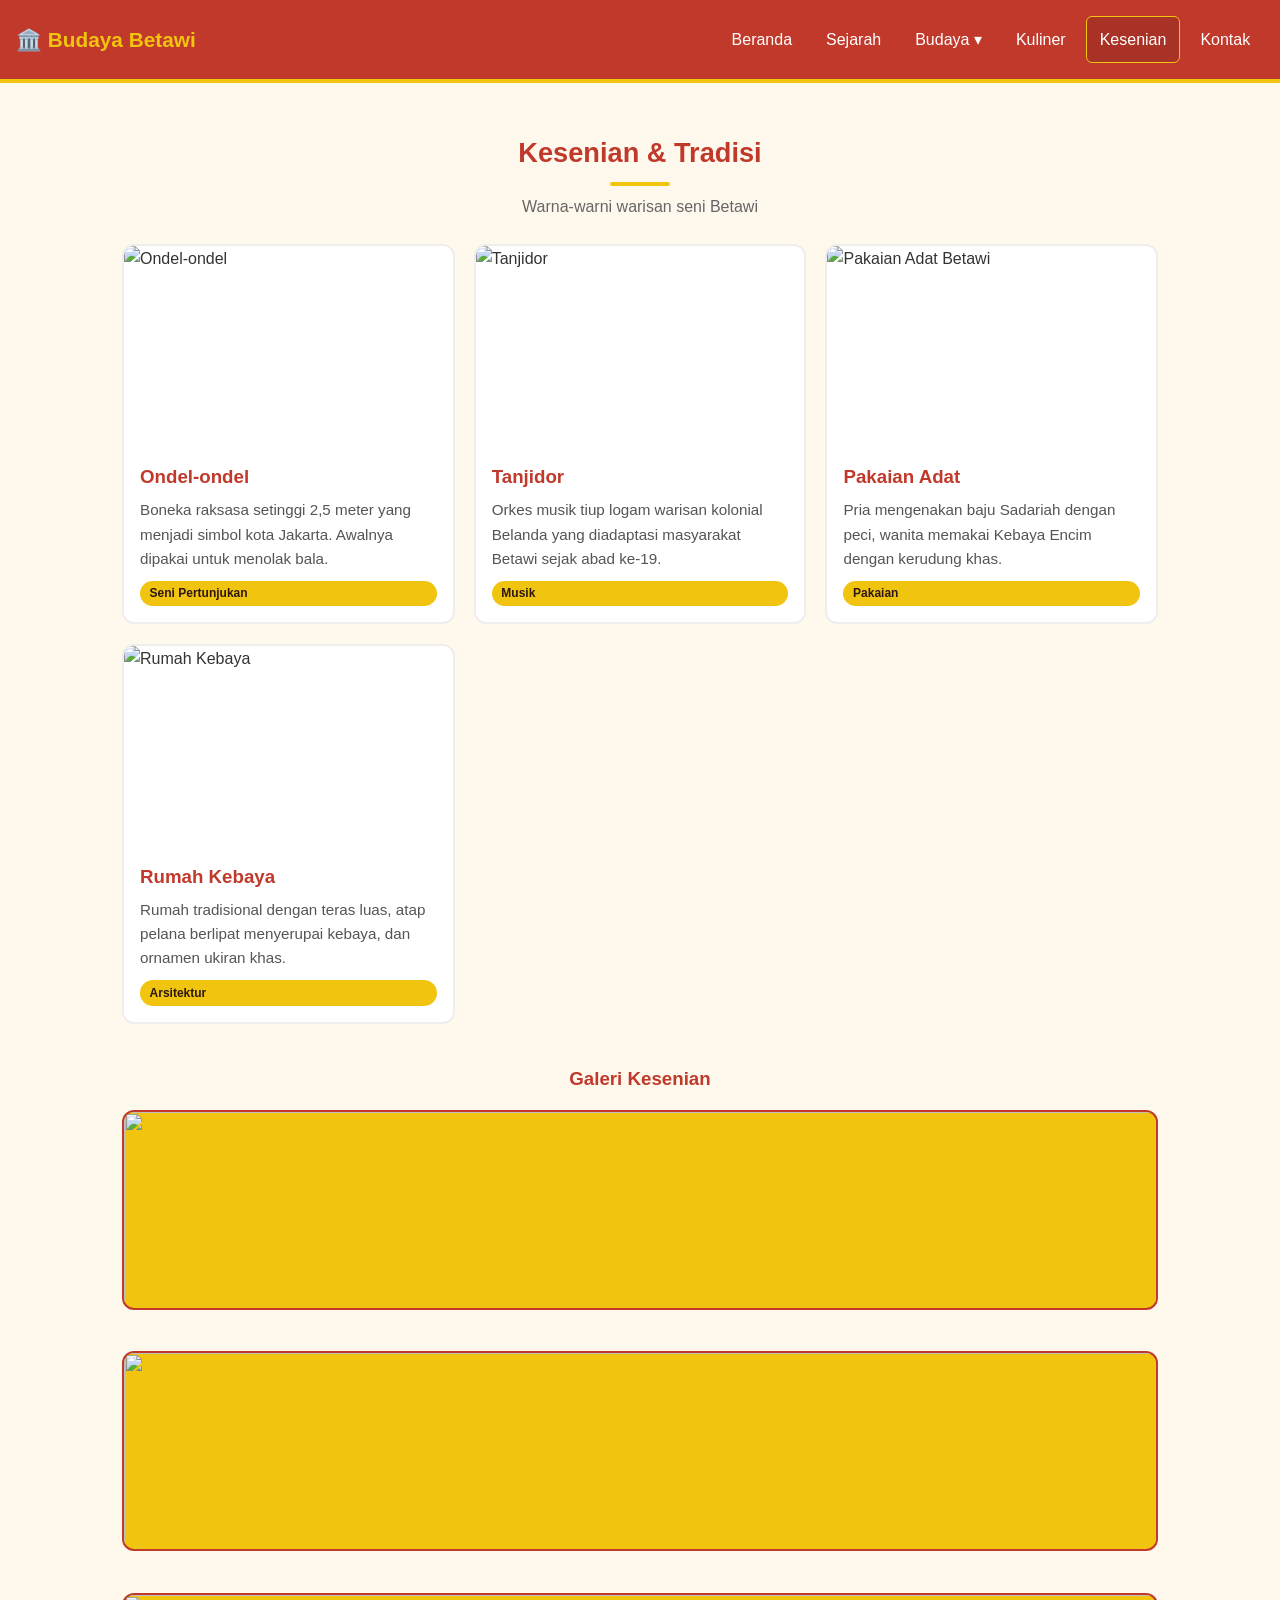
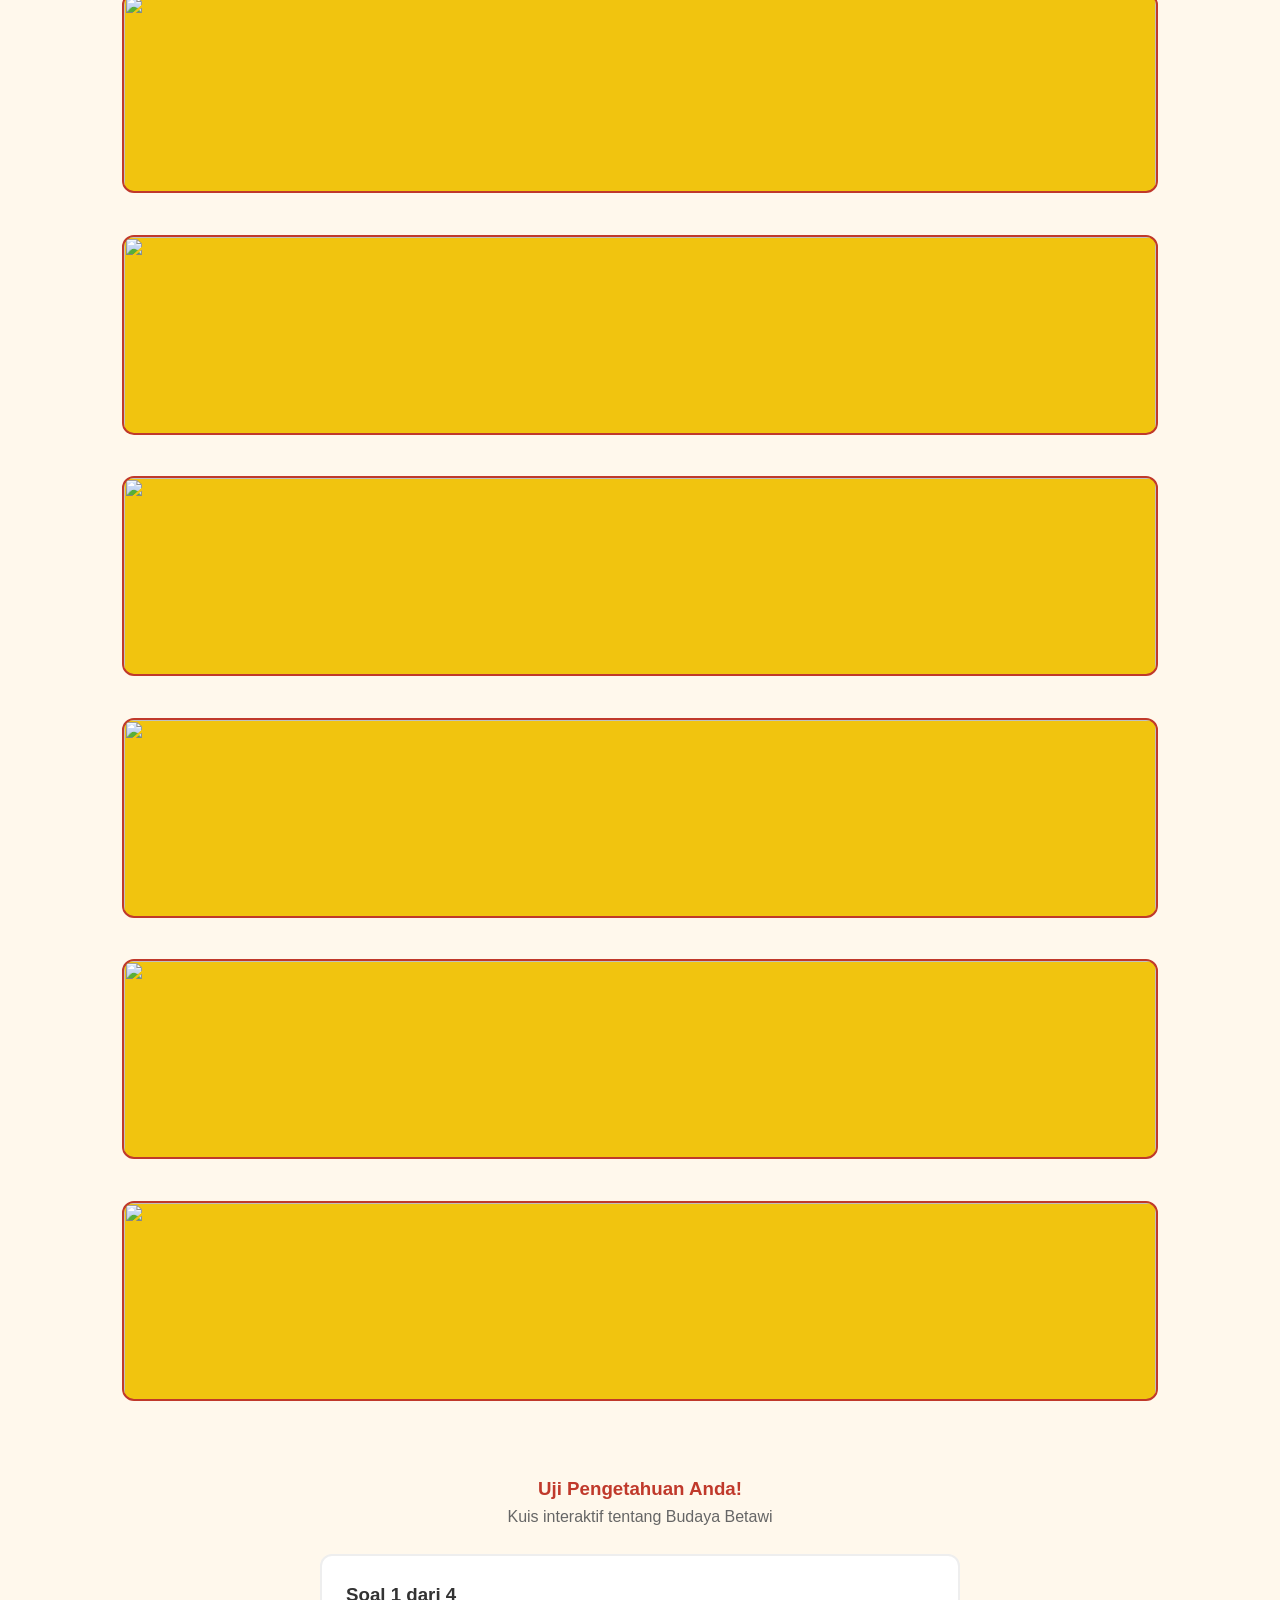
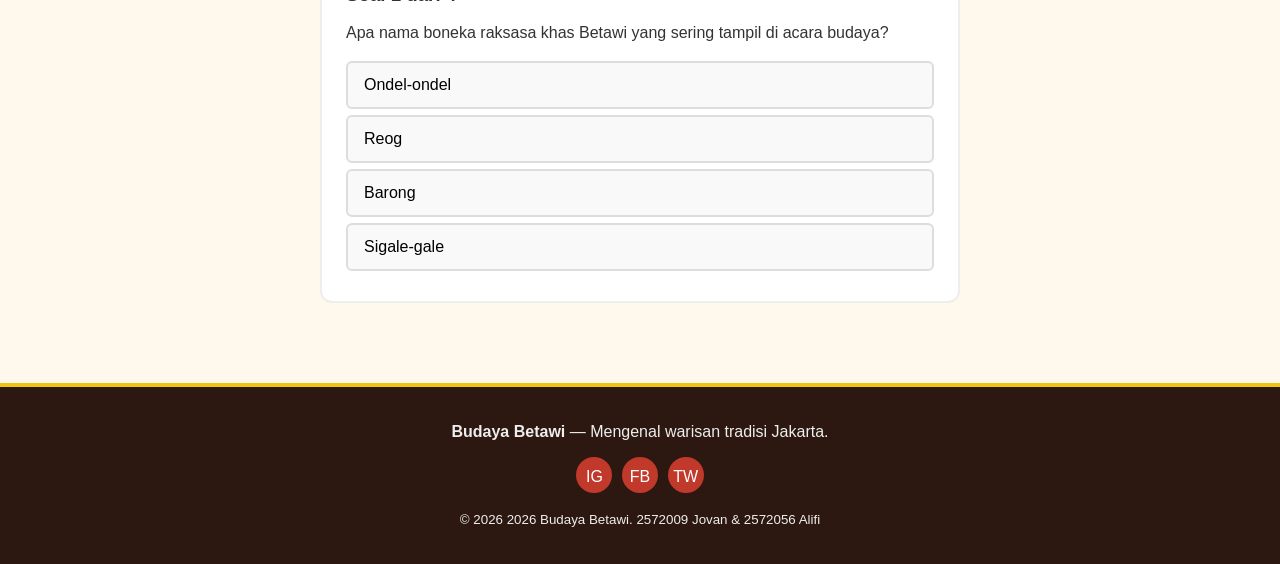
==== commit db2397f1: "v8" ====
--- a/kesenian.html
+++ b/kesenian.html
@@ -113,7 +113,7 @@
   <footer>
     <p><strong>Budaya Betawi</strong> — Mengenal warisan tradisi Jakarta.</p>
     <div class="socials"><a href="#">IG</a><a href="#">FB</a><a href="#">TW</a></div>
-    <small>&copy; <span id="year"></span> Budaya Betawi.</small>
+    <small>&copy; 2026 <span id="year"></span> Budaya Betawi. 2572009 Jovan & 2572056 Alifi</small>
   </footer>
 
   <script src="script.js"></script>
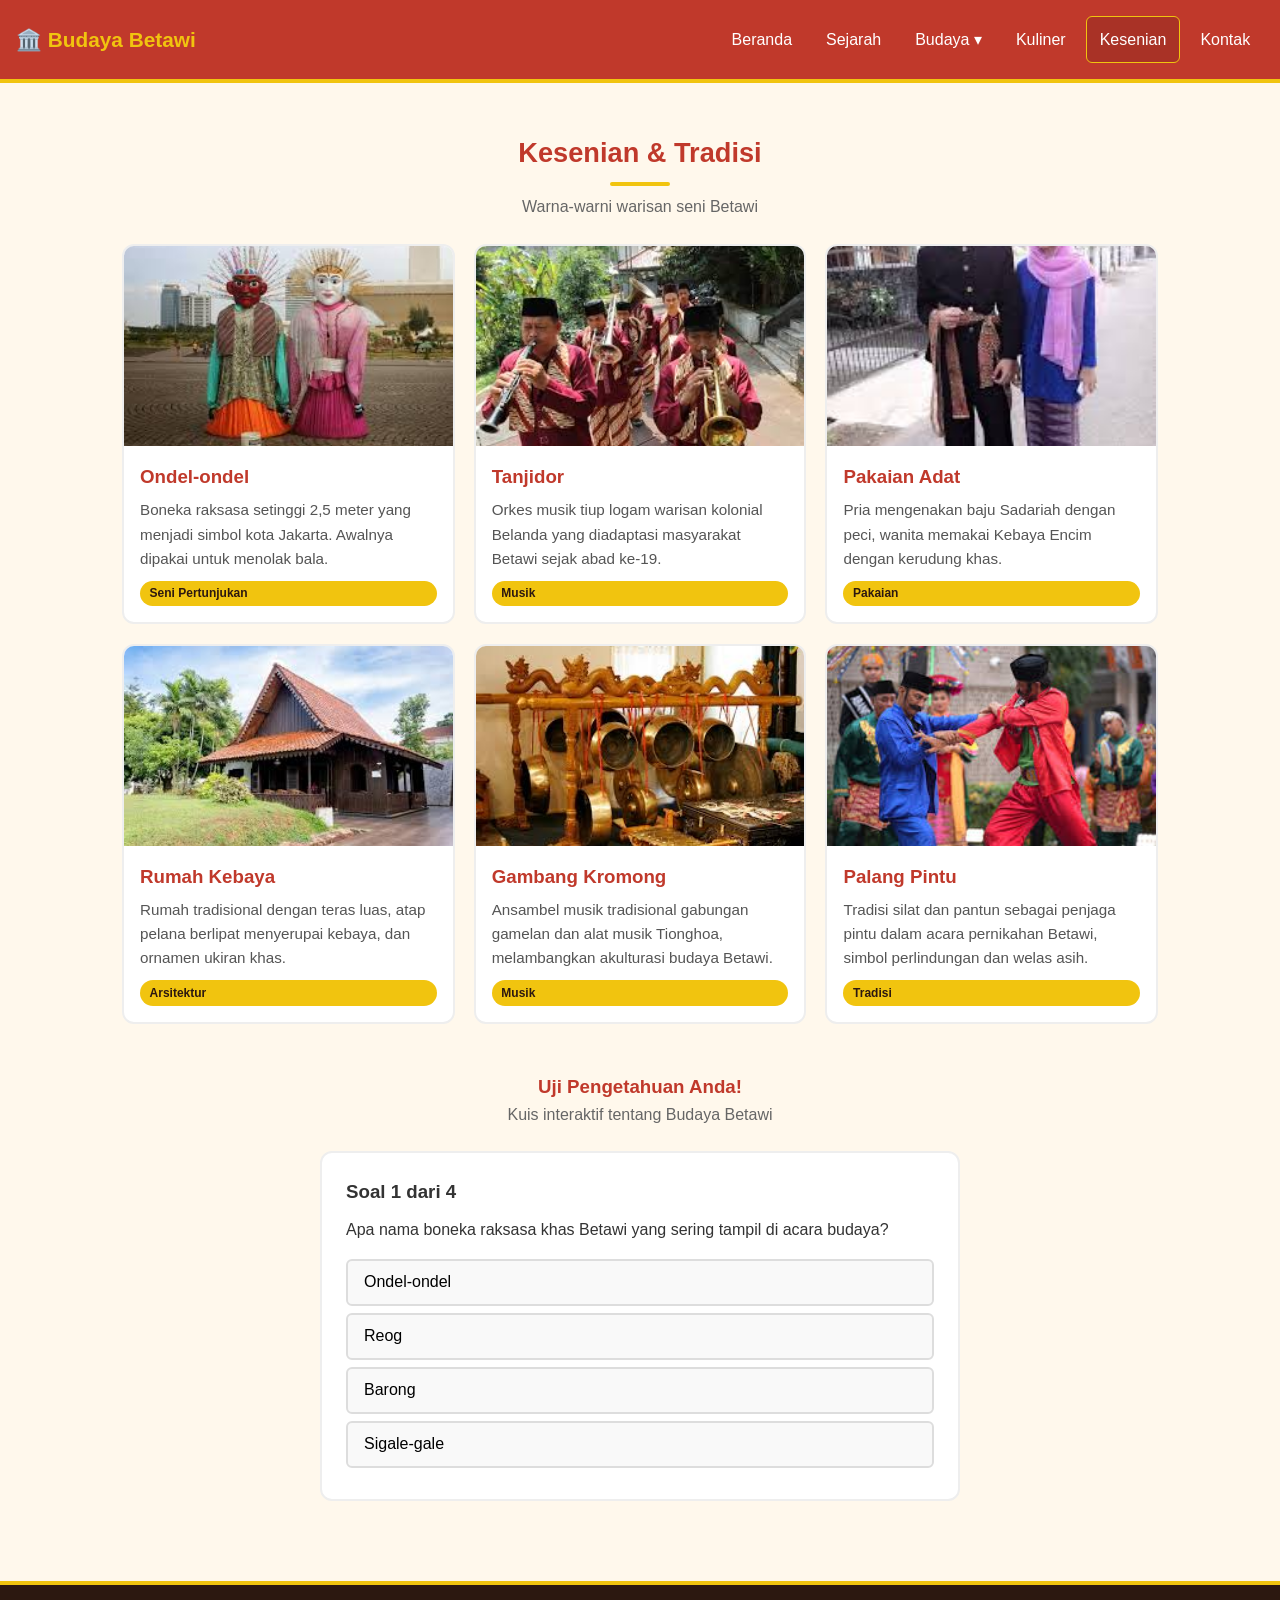
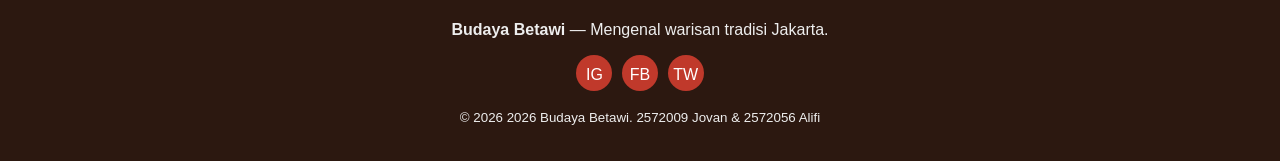
==== commit 1c585441: "final?" ====
--- a/kesenian.html
+++ b/kesenian.html
@@ -35,7 +35,7 @@
 
     <div class="grid">
       <article class="card fade-up">
-        <img src="img/ondel.jpg" alt="Ondel-ondel" loading="lazy" />
+        <img src="[data-uri]" alt="Ondel-ondel" loading="lazy" />
         <div class="card-body">
           <h3>Ondel-ondel</h3>
           <p>Boneka raksasa setinggi 2,5 meter yang menjadi simbol kota Jakarta. Awalnya dipakai untuk menolak bala.</p>
@@ -43,7 +43,7 @@
         </div>
       </article>
       <article class="card fade-up">
-        <img src="img/tanjidor.jpg" alt="Tanjidor" loading="lazy" />
+        <img src="[data-uri]" alt="Tanjidor" loading="lazy" />
         <div class="card-body">
           <h3>Tanjidor</h3>
           <p>Orkes musik tiup logam warisan kolonial Belanda yang diadaptasi masyarakat Betawi sejak abad ke-19.</p>
@@ -51,7 +51,7 @@
         </div>
       </article>
       <article class="card fade-up">
-        <img src="img/pakaian.jpg" alt="Pakaian Adat Betawi" loading="lazy" />
+        <img src="[data-uri]" alt="Pakaian Adat Betawi" loading="lazy" />
         <div class="card-body">
           <h3>Pakaian Adat</h3>
           <p>Pria mengenakan baju Sadariah dengan peci, wanita memakai Kebaya Encim dengan kerudung khas.</p>
@@ -59,52 +59,31 @@
         </div>
       </article>
       <article class="card fade-up">
-        <img src="img/rumah.jpg" alt="Rumah Kebaya" loading="lazy" />
+        <img src="[data-uri]" alt="Rumah Kebaya" loading="lazy" />
         <div class="card-body">
           <h3>Rumah Kebaya</h3>
           <p>Rumah tradisional dengan teras luas, atap pelana berlipat menyerupai kebaya, dan ornamen ukiran khas.</p>
           <span class="badge">Arsitektur</span>
         </div>
       </article>
+      <article class="card fade-up">
+        <img src="[data-uri]" alt="Gambang Kromong" loading="lazy" />
+        <div class="card-body">
+          <h3>Gambang Kromong</h3>
+          <p>Ansambel musik tradisional gabungan gamelan dan alat musik Tionghoa, melambangkan akulturasi budaya Betawi.</p>
+          <span class="badge">Musik</span>
+        </div>
+      </article>
+      <article class="card fade-up">
+        <img src="[data-uri]" alt="Palang Pintu" loading="lazy" />
+        <div class="card-body">
+          <h3>Palang Pintu</h3>
+          <p>Tradisi silat dan pantun sebagai penjaga pintu dalam acara pernikahan Betawi, simbol perlindungan dan welas asih.</p>
+          <span class="badge">Tradisi</span>
+        </div>
+      </article>
     </div>
 
-    <h3 style="margin-top:2.5rem;text-align:center;color:#c0392b">Galeri Kesenian</h3>
-    <div class="galeri-grid">
-      <div class="galeri-item">
-        <img src="" alt="" />
-        <p class="img-caption"></p>
-      </div>
-      <div class="galeri-item">
-        <img src="" alt="" />
-        <p class="img-caption"></p>
-      </div>
-      <div class="galeri-item">
-        <img src="" alt="" />
-        <p class="img-caption"></p>
-      </div>
-      <div class="galeri-item">
-        <img src="" alt="" />
-        <p class="img-caption"></p>
-      </div>
-      <div class="galeri-item">
-        <img src="" alt="" />
-        <p class="img-caption"></p>
-      </div>
-      <div class="galeri-item">
-        <img src="" alt="" />
-        <p class="img-caption"></p>
-      </div>
-      <div class="galeri-item">
-        <img src="" alt="" />
-        <p class="img-caption"></p>
-      </div>
-      <div class="galeri-item">
-        <img src="" alt="" />
-        <p class="img-caption"></p>
-      </div>
-    </div>
-
-    
     <h3 style="margin-top:3rem;text-align:center;color:#c0392b">Uji Pengetahuan Anda!</h3>
     <p style="text-align:center;color:#666;margin-bottom:1.5rem">Kuis interaktif tentang Budaya Betawi</p>
     <div class="quiz-card" id="quizBox"></div>
--- a/style.css
+++ b/style.css
@@ -120,7 +120,38 @@
   background: #2c1810;
   padding: 2rem 1rem;
   border-bottom: 6px solid #f1c40f;
+   position: relative;
+   overflow: hidden;
   
+}
+
+.hero-slides {
+  position: absolute;
+  inset: 0;
+  z-index: 0;
+}
+.hero-slide {
+  position: absolute;
+  inset: 0;
+  width: 100%;
+  height: 100%;
+  object-fit: cover;
+  border-radius: 0;
+  opacity: 0;
+  transition: opacity 1.2s ease-in-out;
+}
+.hero-slide.active {
+  opacity: 1;
+}
+.hero-overlay {
+  position: absolute;
+  inset: 0;
+  background: rgba(44, 24, 16, 0.6);
+  z-index: 1;
+}
+.hero-content {
+  position: relative;
+  z-index: 2;
 }
 
 .hero h1 {
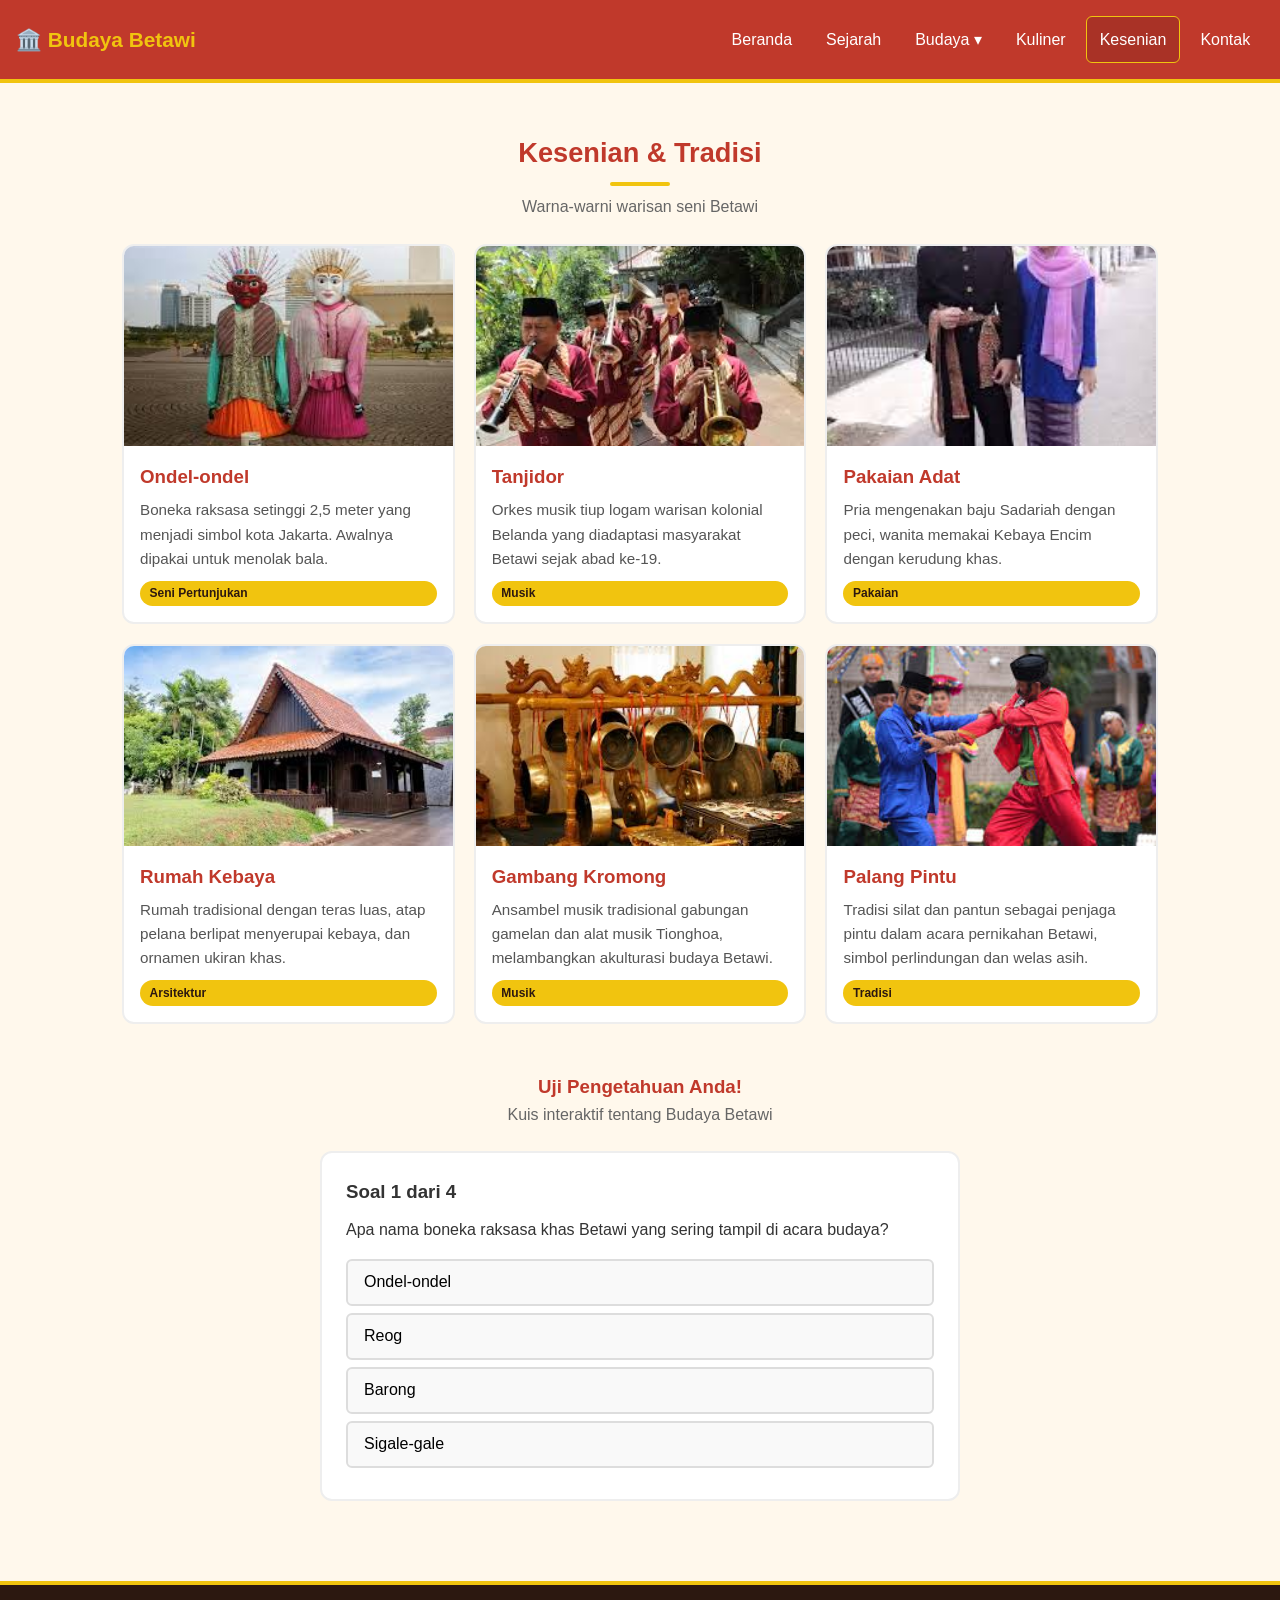
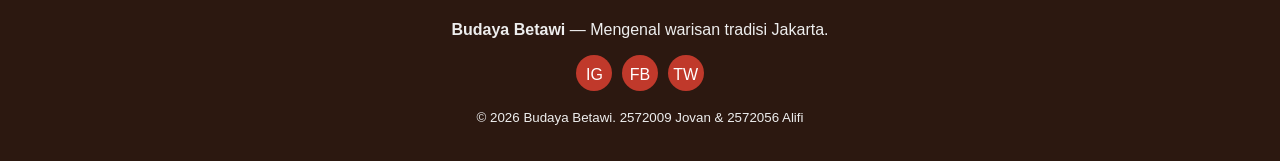
==== commit 51cee780: "final" ====
--- a/kesenian.html
+++ b/kesenian.html
@@ -92,7 +92,7 @@
   <footer>
     <p><strong>Budaya Betawi</strong> — Mengenal warisan tradisi Jakarta.</p>
     <div class="socials"><a href="#">IG</a><a href="#">FB</a><a href="#">TW</a></div>
-    <small>&copy; 2026 <span id="year"></span> Budaya Betawi. 2572009 Jovan & 2572056 Alifi</small>
+    <small>&copy; <span id="year"></span> Budaya Betawi. 2572009 Jovan & 2572056 Alifi</small>
   </footer>
 
   <script src="script.js"></script>
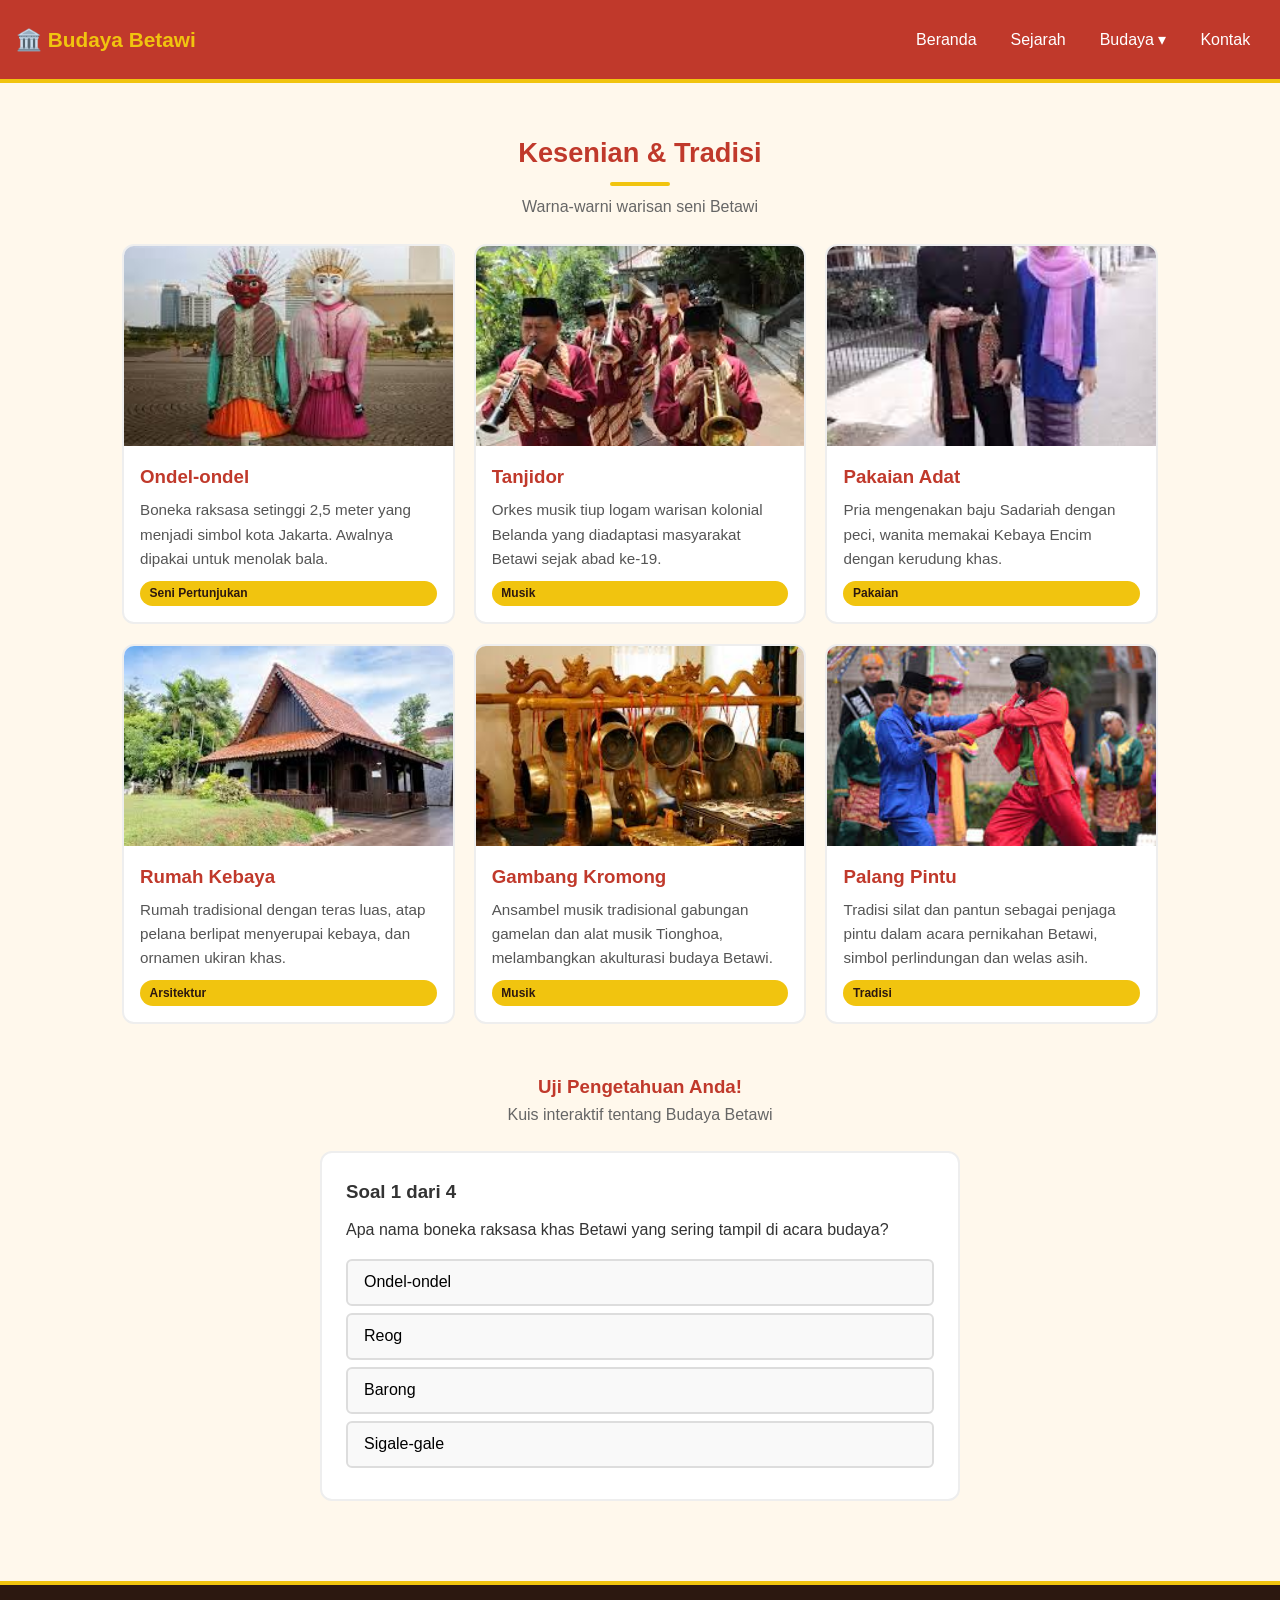
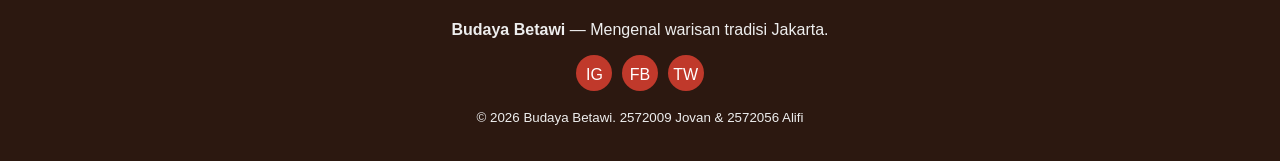
==== commit 20f234fc: "final fix" ====
--- a/kesenian.html
+++ b/kesenian.html
@@ -22,8 +22,6 @@
             <li><a href="kesenian.html">Kesenian</a></li>
           </ul>
         </li>
-        <li><a href="kuliner.html">Kuliner</a></li>
-        <li><a href="kesenian.html">Kesenian</a></li>
         <li><a href="kontak.html">Kontak</a></li>
       </ul>
     </div>
--- a/style.css
+++ b/style.css
@@ -26,6 +26,9 @@
   color: #fff;
   padding: 1rem;
   border-bottom: 4px solid #f1c40f;
+  position: sticky;
+  top: 0;
+  z-index: 100;
 }
 
 .nav-wrap {
@@ -86,13 +89,17 @@
 
 .dropdown-menu {
   display: none;
+  position: absolute;
+  top: 100%;
+  left: 0;
+  min-width: 160px;
   list-style: none;
   background: #fff;
   color: #333;
   border-radius: 6px;
   padding: 0.4rem;
-  margin-top: 0.3rem;
   border: 2px solid #f1c40f;
+  z-index: 101;
 }
 
 .dropdown-menu a {
@@ -296,7 +303,7 @@
 
 .feature img {
   flex: 1;
-  max-width: 420px;
+  max-width: 320px;
 }
 
 .feature-text {
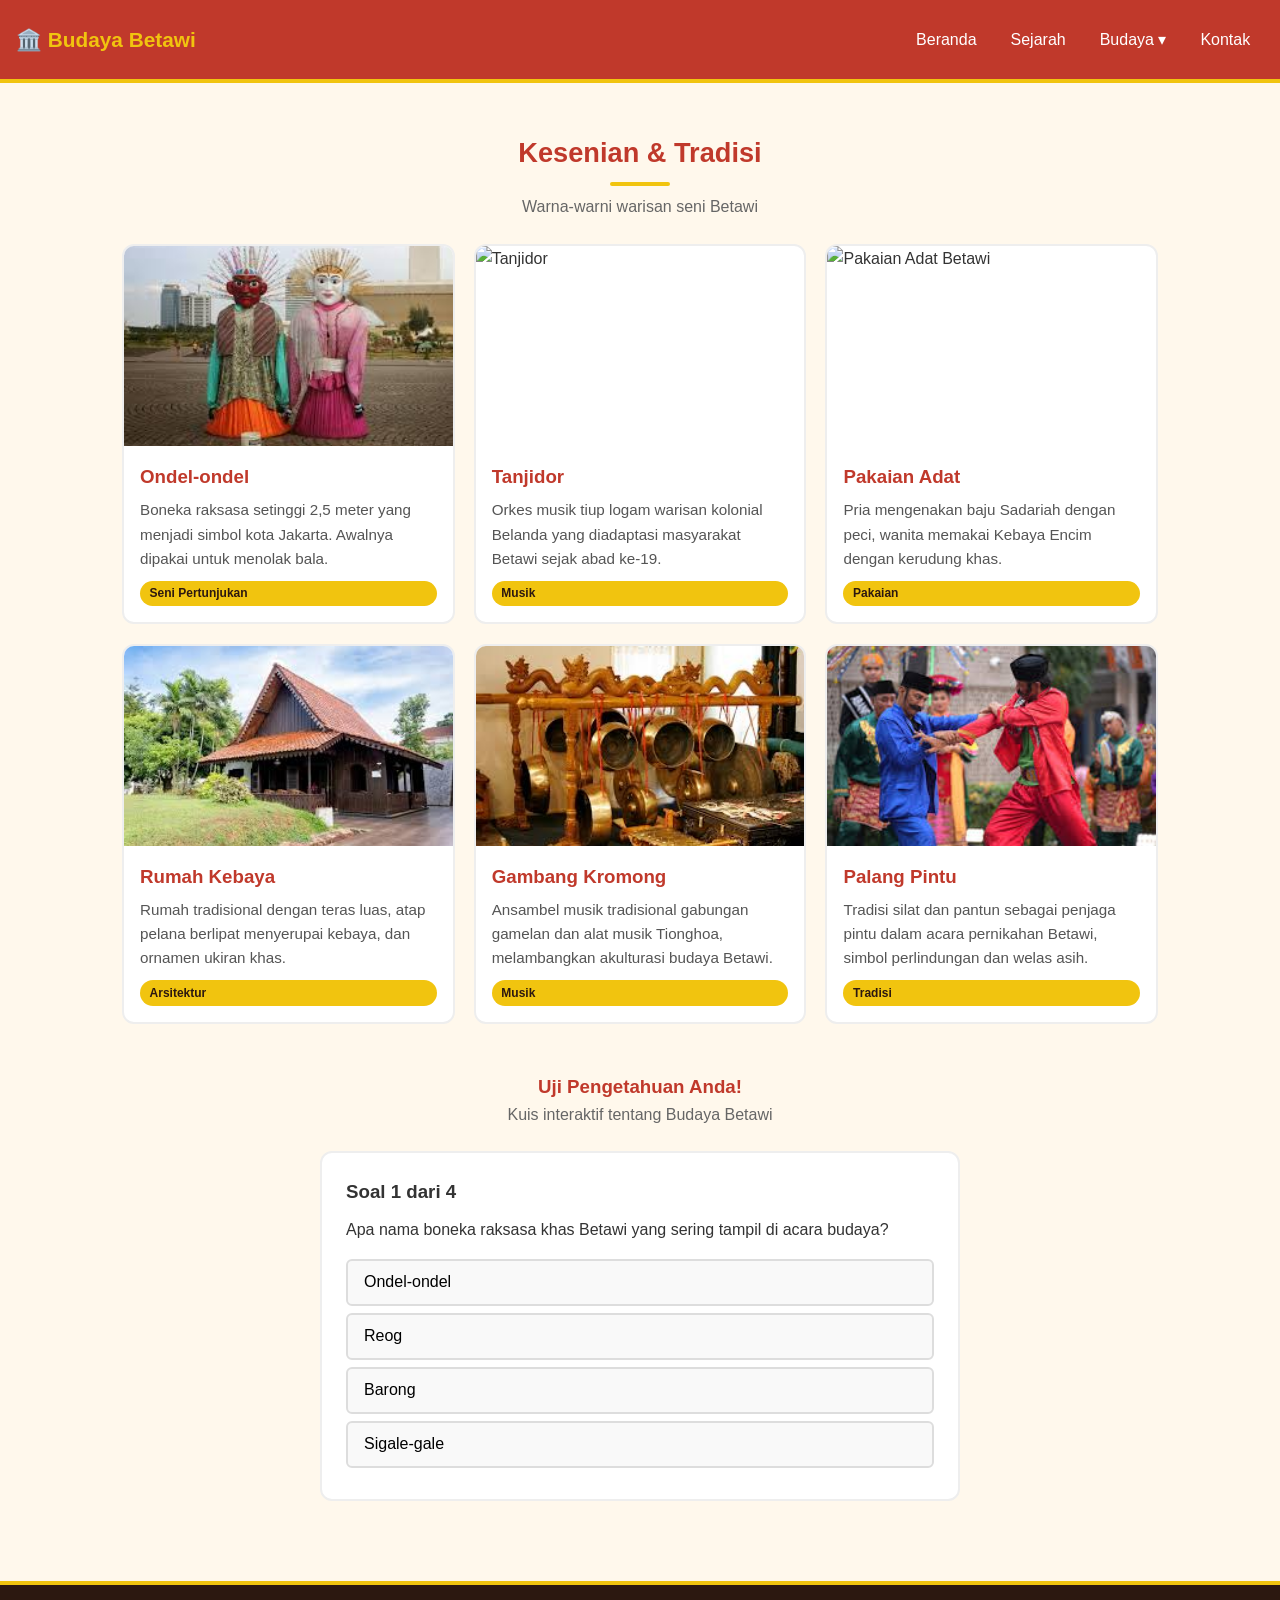
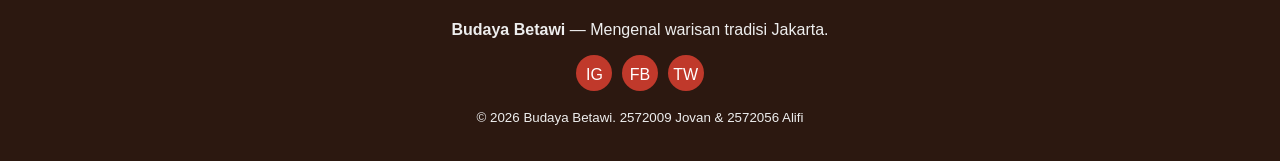
==== commit f93966b4: "final fix" ====
--- a/kesenian.html
+++ b/kesenian.html
@@ -41,7 +41,7 @@
         </div>
       </article>
       <article class="card fade-up">
-        <img src="[data-uri]" alt="Tanjidor" loading="lazy" />
+        <img src="https://1001indonesia.net/asset/2017/06/Tanjidor.jpg" alt="Tanjidor" loading="lazy" />
         <div class="card-body">
           <h3>Tanjidor</h3>
           <p>Orkes musik tiup logam warisan kolonial Belanda yang diadaptasi masyarakat Betawi sejak abad ke-19.</p>
@@ -49,7 +49,7 @@
         </div>
       </article>
       <article class="card fade-up">
-        <img src="[data-uri]" alt="Pakaian Adat Betawi" loading="lazy" />
+        <img src="https://blog.knitto.co.id/wp-content/uploads/2024/10/Ilustrasi-Baju-Adat-Betawi-Baju-Pangsi.webp" alt="Pakaian Adat Betawi" loading="lazy" />
         <div class="card-body">
           <h3>Pakaian Adat</h3>
           <p>Pria mengenakan baju Sadariah dengan peci, wanita memakai Kebaya Encim dengan kerudung khas.</p>
